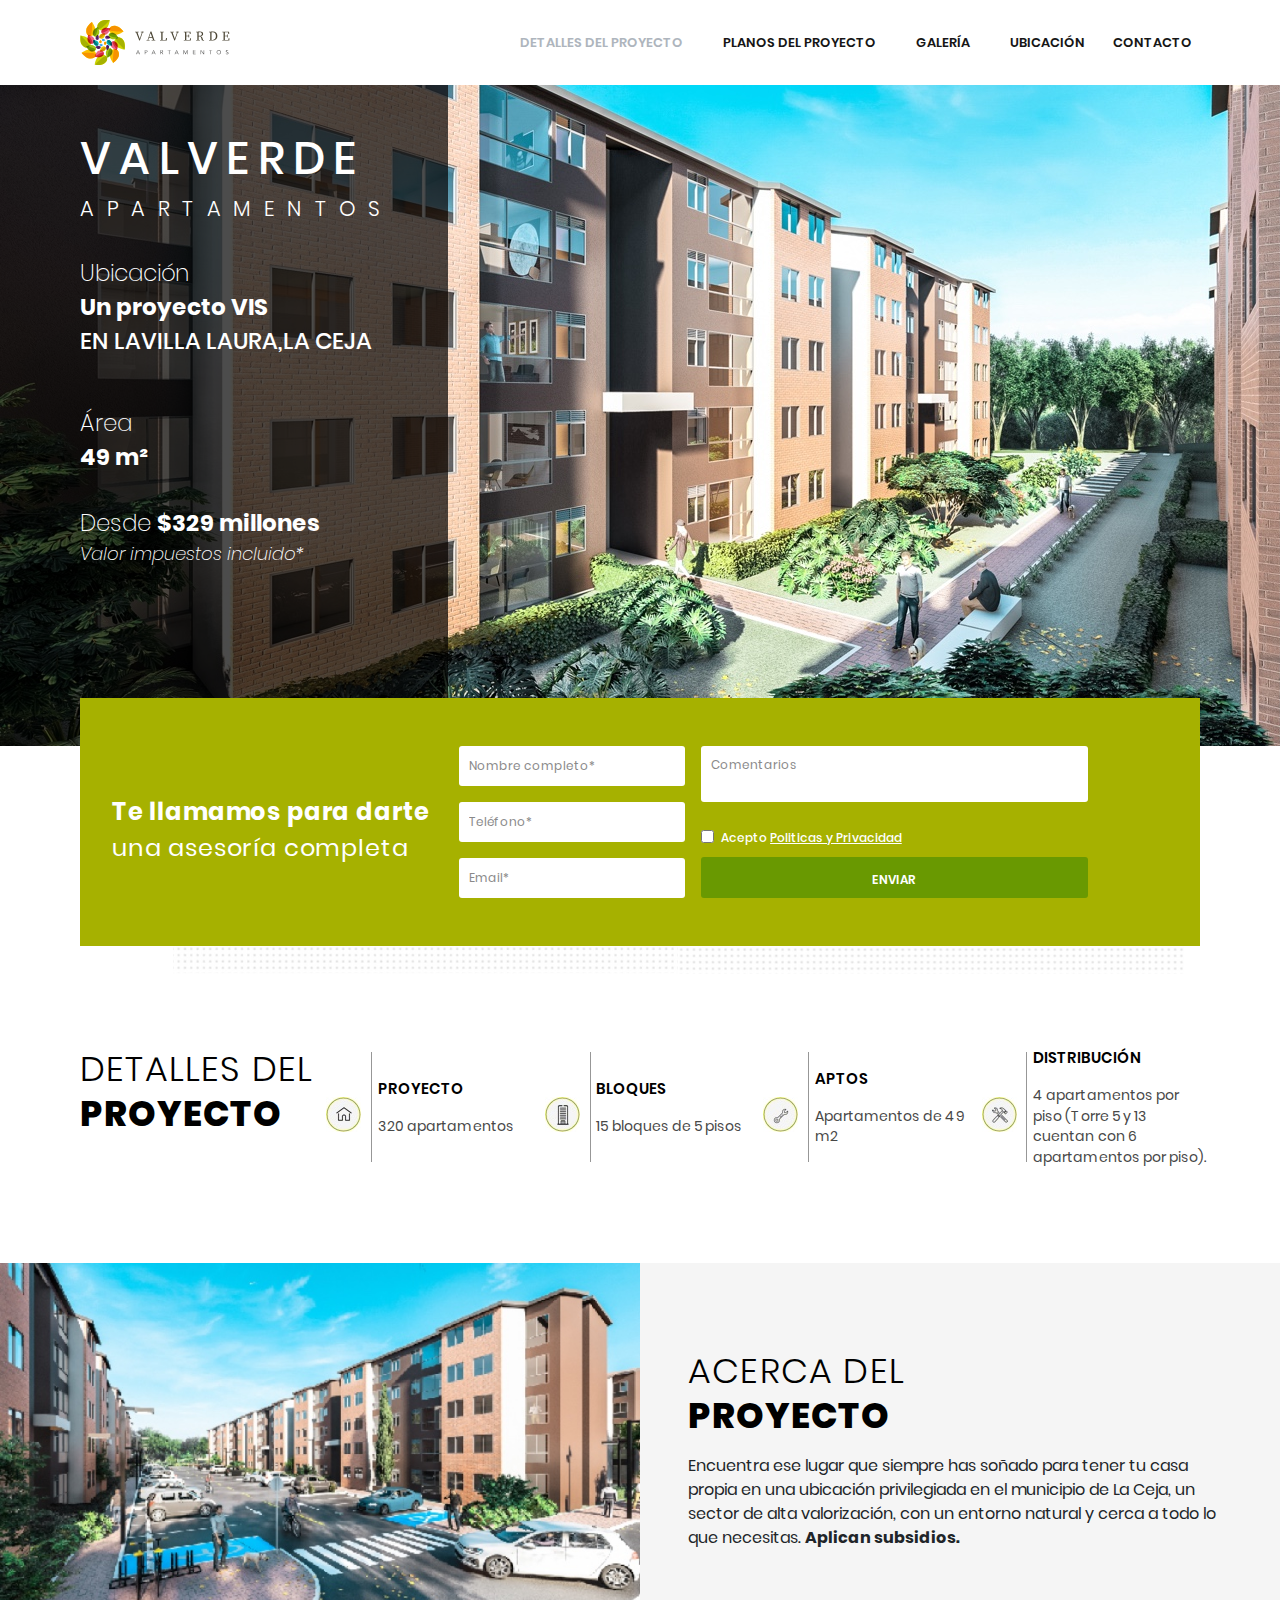
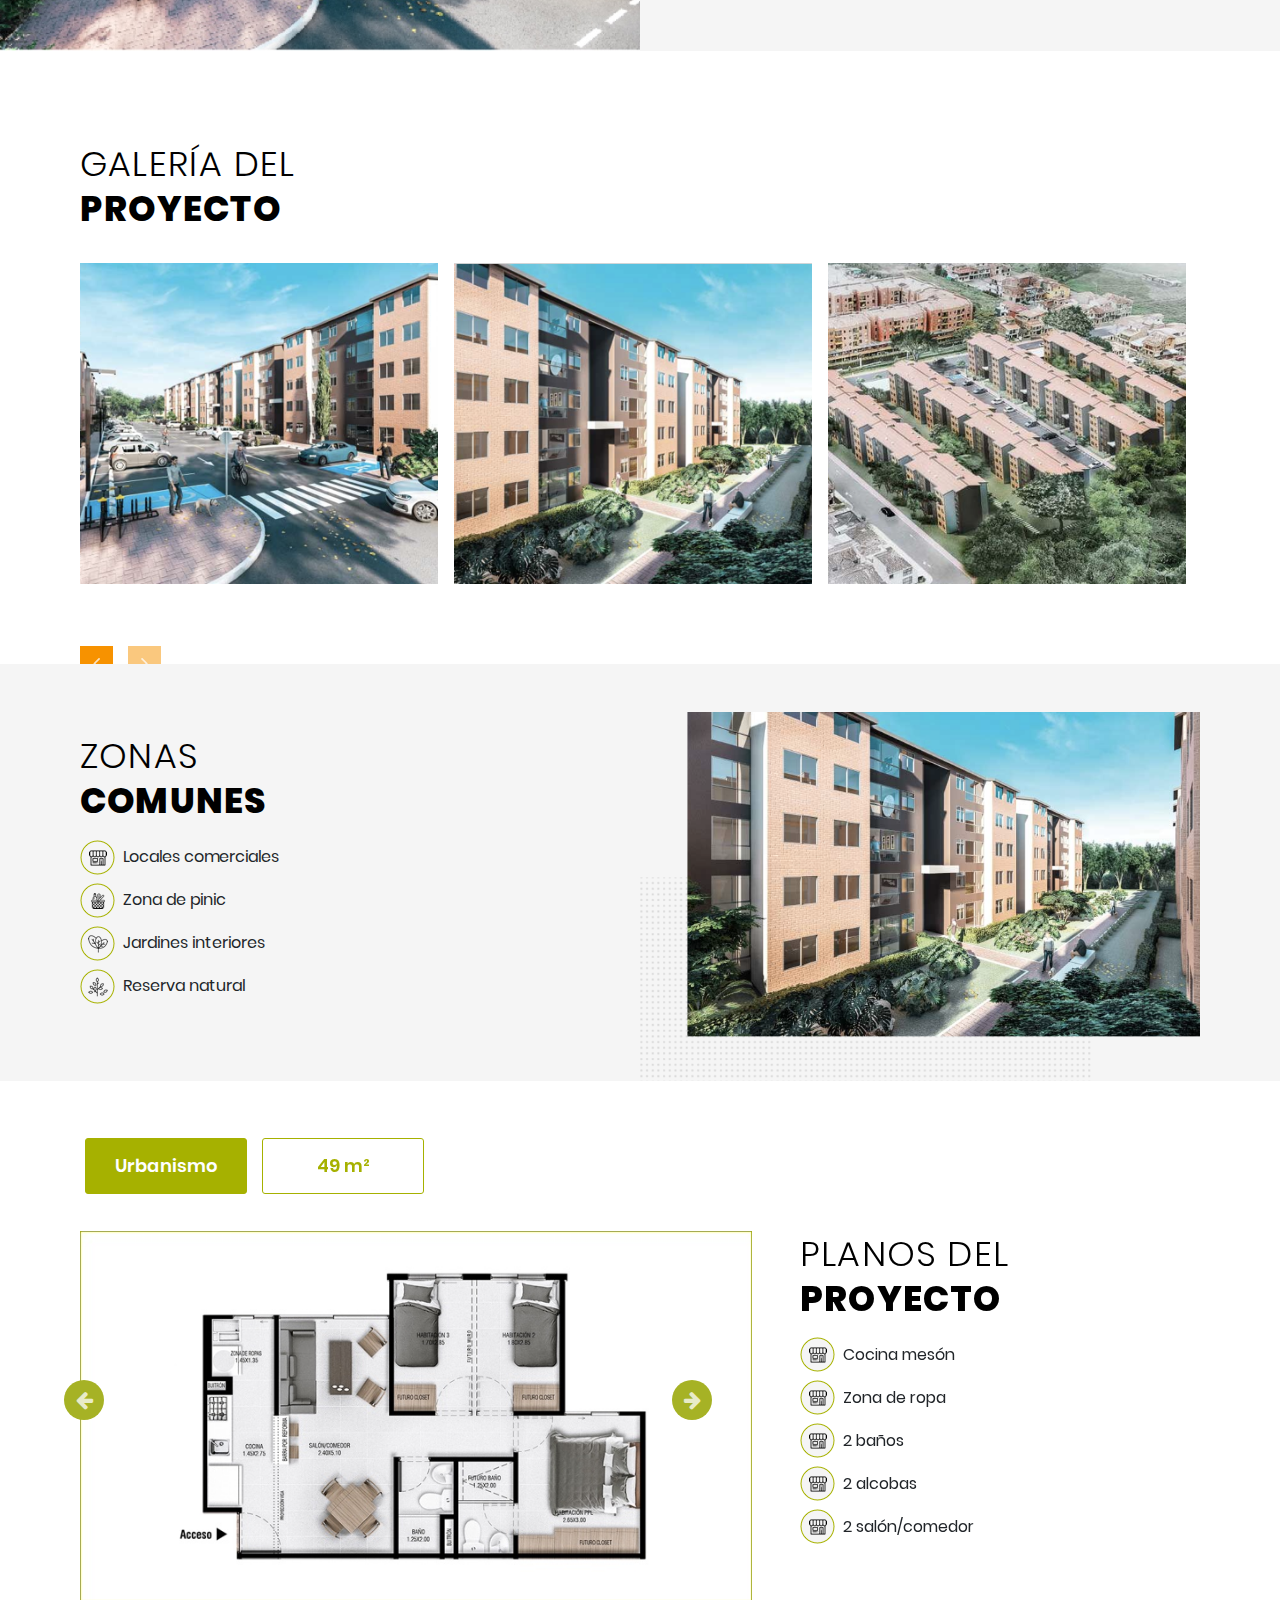
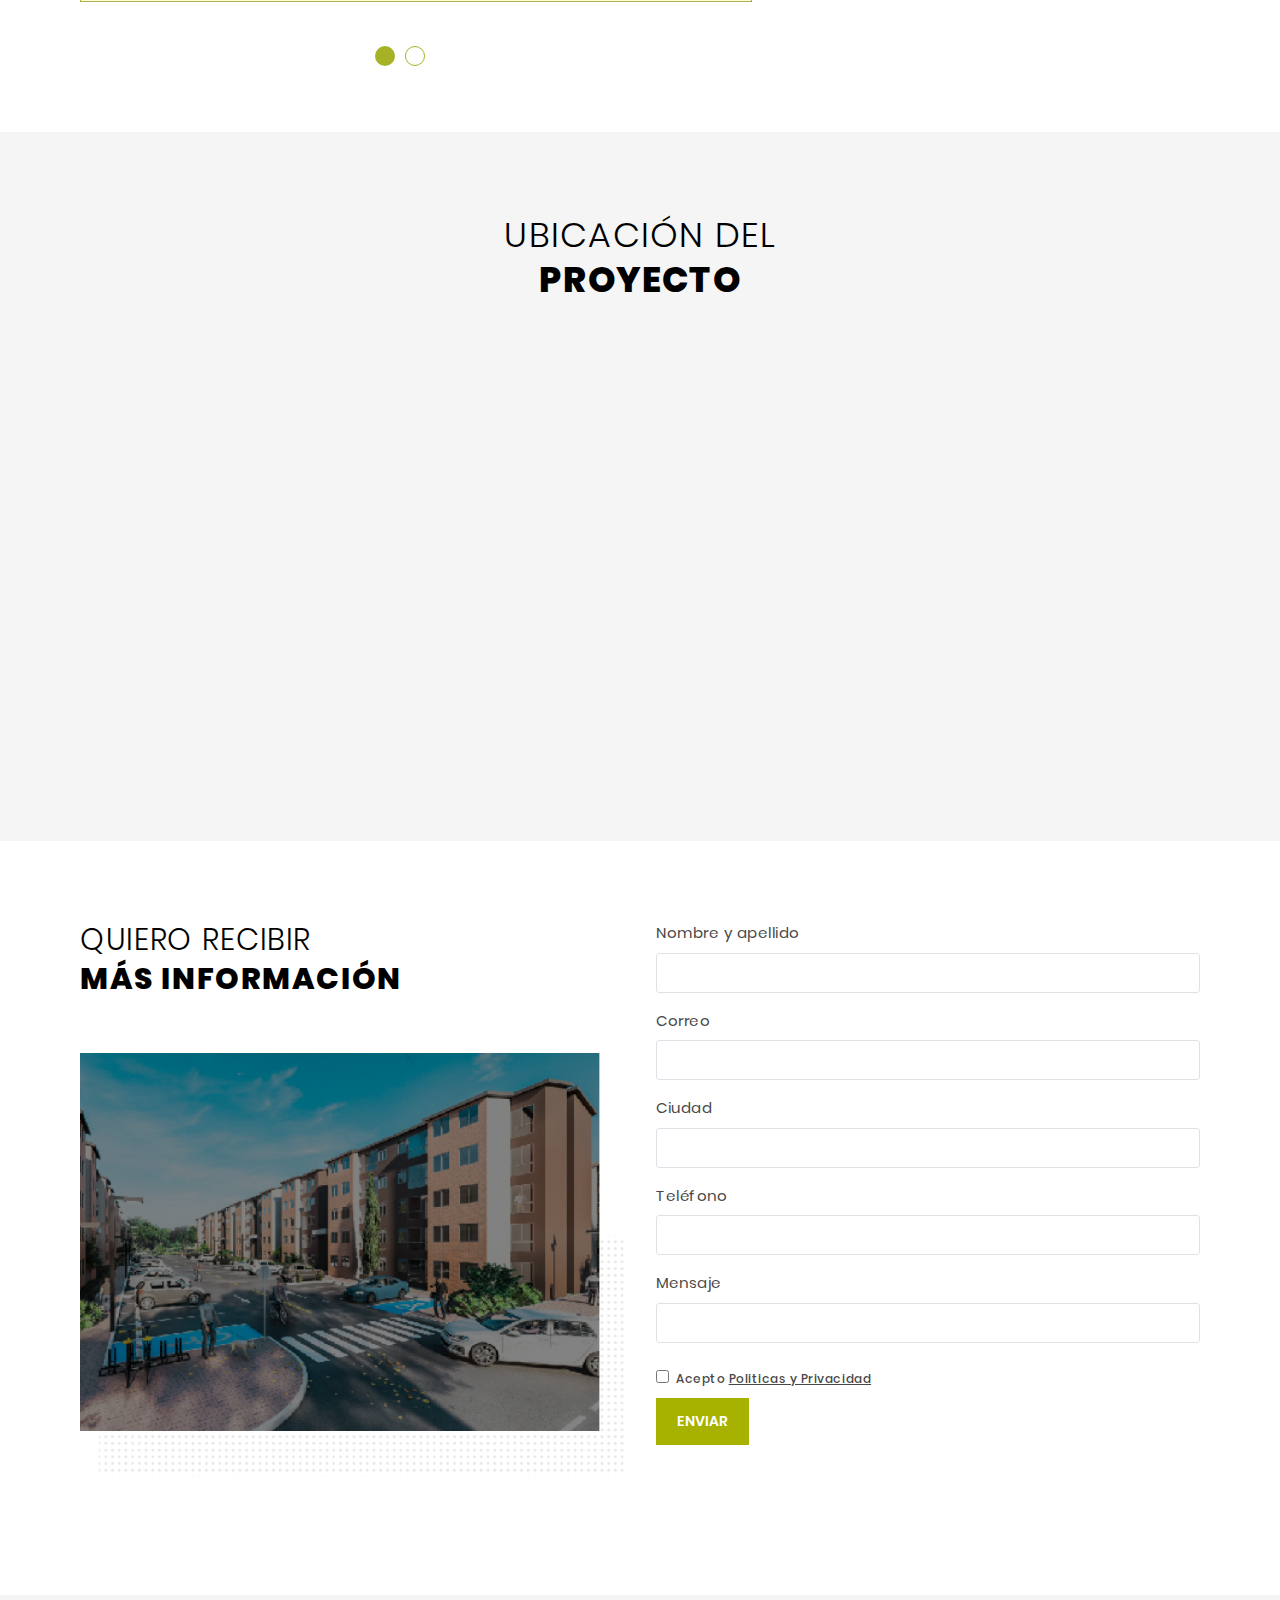
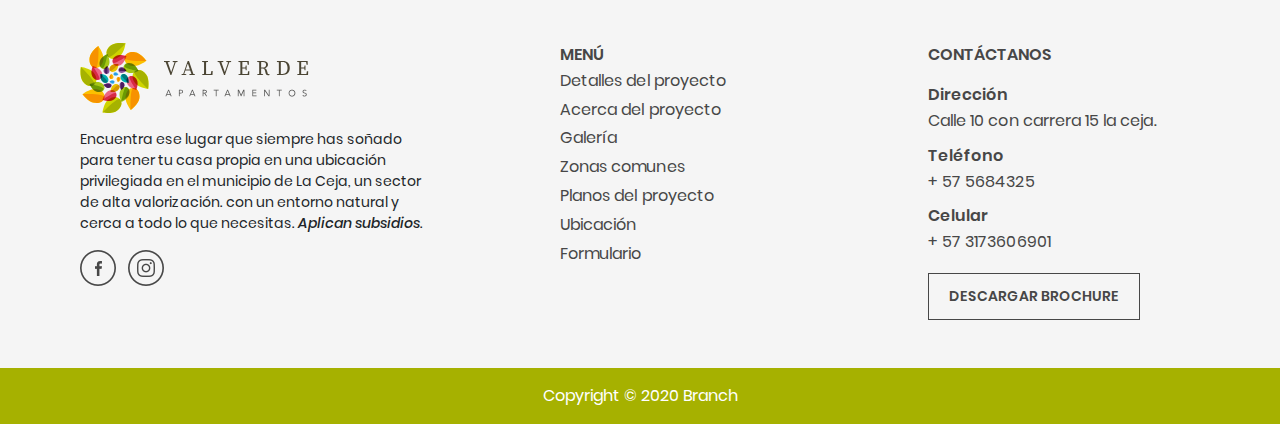
==== index.html @ 4c25aedb "Add home" ====
<!DOCTYPE html>
<html lang="en">
<head>
  <meta charset="UTF-8">
  <title>Valverde</title>

  <!-- Behavioral Meta Data -->
	<meta content='width=device-width, initial-scale=1, user-scalable=no' name='viewport'>
	<meta http-equiv="X-UA-Compatible" content="ie=edge">
	<meta name="theme-color" content="#24272c">
	
	<!-- Google Meta Data -->
	<meta name='description', content=''>
	<meta name='keywords', content=''>
	<meta name="robots" content="index, follow">

	<!-- Blog Meta Data -->
	<meta name="dc.language" content="es">
	<meta name="dc.source" content="">
	<meta itemprop="url" content="">

	<!-- Twitter Card Meta Data -->
	<meta content='summary' name='twitter:card'>
	<meta content='' name='twitter:site'>
	<meta content='' name='twitter:title'>
	<meta content='' name='twitter:description'>

	<!-- Open Graph Meta Data -->
	<meta content='website' property='og:type'>
	<meta content='' property='og:image'>
	<meta property="og:site_name" content="">
	<meta property="og:title" content="">
	<meta content='' property='og:description'>
	<meta property="og:type" content="">
	<meta property="og:image" content="">

  <!-- Links -->
  <link href="assets/css/bootstrap.min.css" rel="stylesheet">
  <link href="assets/css/slick.css" rel="stylesheet">
  <link href="assets/css/slick-theme.css" rel="stylesheet">
  <link href="assets/css/animation.css" rel="stylesheet">
  <link href="assets/css/animate.css" rel="stylesheet">
  <link href="assets/css/font-awesome.css" rel="stylesheet">
  <link href="assets/css/offcanvas.css" rel="stylesheet">
  <link href="assets/css/main.css" rel="stylesheet">
  <link href="assets/css/responsive.css" rel="stylesheet">
  <!-- <link rel="icon" type="image/png" sizes="32x32" href="assets/img/favicon-32x32.png"> -->
</head>
<body>

  <div class="padd_top">
    <header id="home">
        <nav class="navbar navbar-expand-lg fixed-top navbar-fixed-js">
          <div class="container-fluid">
            <div class="main-brand" >
              <a class="navbar-brand" href="index.html">
                  <img src="assets/img/logo-valverde.svg" alt="">
                </a>
              <button class="navbar-toggler p-2 border-0 hamburger hamburger--elastic ml-autos" data-toggle="offcanvas" type="button">
                <span class="hamburger-box">
                  <span class="hamburger-inner"></span>
                </span>
              </button>
            </div>
            <div class="navbar-collapse offcanvas-collapse">
              <ul class="navbar-nav ">
                <li class="nav-item active">
                  <a class="nav-link nav-link__mobile" href="#detalles-proyecto">Detalles del proyecto</a>
                </li>
                <li class=" nav-item">
                  <a class="nav-link nav-link__mobile" href="#planos-proyecto">
                    PLANOS DEL PROYECTO
                  </a>
                </li>
                <li class=" nav-item">
                  <a class="nav-link nav-link__mobile" href="#galeria-proyecto">
                    GALERÍA 
                  </a>
                </li>
                <li class=" nav-item">
                  <a class="nav-link nav-link__mobile" href="#ubicacion">
                    UBICACIÓN
                  </a>
                </li>
                <li class=" nav-item">
                  <a class="nav-link nav-link__mobile" href="#contacto">
                    contacto
                  </a>
                </li>
              
          
              </ul>
            </div>
          </div>
        </nav>
      </header>
      <div class="main-banner" id="home">
        <div class="main-banner__content">
          <div class="main-banner__item">
            <div class="mask mask-light">
              <div class="main-banner__text">
                <div class="main-banner__title">
                  <h1 class="">VALVERDE</h1>
                  <span>APARTAMENTOS</span>
                </div> 
                <div class="main-banner__dates">
                  <span>Ubicación</span>
                  <strong>Un proyecto VIS </strong>
                  <p>EN LAVILLA LAURA,LA CEJA</p>
                </div> 
                <div class="main-banner__dates">
                  <span>Área</span>
                  <strong>49 m² </strong>
                </div> 
                <div class="main-banner__dates">
                  <span>Desde <strong>$329 millones</strong>
                  </span>
                  <span class="main-banner__value">Valor impuestos incluido*</span>
                </div>
              </div>
            </div>
            <div class="main-banner__img">
              <img src="assets/img/banner.jpg">
            </div>
          </div>
        </div>
      </div>
      <div class="main-oneform">
        <img class="mask__form" src="assets/img/maks.jpg" alt="">
        <div class="container-fluid">
          <div class="main-oneform__content">
            <div class="main-oneform__item">
              <p class="main-oneform__title">Te llamamos para darte <br>
                  <span>una asesoría completa</span>
                </p>
            </div>
            <div class="main-oneform__item">
              <form action="">
                <div class="main-form__item">
                  <div class="form-group">
                    <input class="form-control" id="formGroupExampleInput" placeholder="Nombre completo*" type="text">
                  </div>
                  <div class="form-group">
                    <input class="form-control" id="formGroupExampleInput" placeholder="Teléfono*" type="tel">
                  </div>
                  <div class="form-group">
                    <input class="form-control" id="formGroupExampleInput2" placeholder="Email*" type="email">
                  </div>
                </div>
                <div class="main-form__item">
                  <div class="form-group">
                    <textarea name="" placeholder="Comentarios" id="" cols="30" rows="10"></textarea>
                  </div>
                  <div class="form-group form-check mb-2">
                      <input class="form-check-input" type="checkbox">
                      <label class="form-check-label font-general main-oneform__text">
                        Acepto
                        <a href="assets/pdf/MANUAL_DE_POLITICAS_PROMOTORA.pdf" target="blank">Politicas y Privacidad</a>
                      </label>
                    </div>
                  <div class="main-contact__btnbox">
                    <a class="btn_custom btn--small btn--filled" href="#">
                      Enviar
                    </a>
                  </div>
                </div>
              </form>
            </div>
          </div>
        </div>
    
      </div>
      <section id="detalles-proyecto" class="main-details">
        <div class="container-fluid">
          <div class="main-details__content">
            <div class="main-details__item">
              <div class="main-title__general">
                <p>
                  detalles del <br>
                  <strong>proyecto</strong>
                </p>
              </div>
            </div>
            <div class="main-details__item">
              <div class="main-details__box">
                <div class="main-details__icon">
                  <img src="assets/img/icon1.jpg" alt="">
                </div>
                <div class="main-details__boxtext">
                  <div class="main-details__title">
                    <p class="font-general">proyecto</p>
                  </div>
                  <div class="main-details__description">
                    <p class="font-general">320 apartamentos</p>
                  </div>
                </div>
              </div>
              <div class="main-details__box">
                <div class="main-details__icon">
                  <img src="assets/img/icon2.jpg" alt="">
                </div>
                <div class="main-details__boxtext">
                  <div class="main-details__title">
                    <p class="font-general">Bloques</p>
                  </div>
                  <div class="main-details__description">
                    <p class="font-general">15 bloques de 5 pisos</p>
                  </div>
                </div>
              </div>
              <div class="main-details__box">
                <div class="main-details__icon">
                  <img src="assets/img/icon3.jpg" alt="">
                </div>
                <div class="main-details__boxtext">
                  <div class="main-details__title">
                    <p class="font-general">Aptos</p>
                  </div>
                  <div class="main-details__description">
                    <p class="font-general">Apartamentos de 49 m2</p>
                  </div>
                </div>
              </div>
              <div class="main-details__box">
                  <div class="main-details__icon">
                    <img src="assets/img/icon4.jpg" alt="">
                  </div>
                  <div class="main-details__boxtext">
                    <div class="main-details__title">
                      <p class="font-general">Distribución</p>
                    </div>
                    <div class="main-details__description">
                      <p class="font-general">4 apartamentos por piso (Torre 5 y 13 cuentan con 6 apartamentos por piso).</p>
                    </div>
                  </div>
                </div>
            </div>
          </div>
        </div>
      </section>
      <section class="main-about">
        <div class="main-about__content">
          <div class="main-about__item">
            <div class="main-about__img">
              <img src="assets/img/about.jpg" alt="">
            </div>
          </div>
          <div class="main-about__item">
            <div class="main-title__general">
              <p>
                acerca del <br>
                <strong>proyecto</strong>
              </p>
            </div>
            <div class="main-desription__general">
              <p>Encuentra ese lugar que siempre has soñado para tener tu casa propia en una ubicación privilegiada en el municipio de La Ceja, un sector de alta valorización, con un entorno natural y cerca a todo lo que necesitas. <strong>Aplican subsidios.</strong></p>
            </div>
          </div>
        </div>
      </section>
      <section id="galeria-proyecto" class="main-gallery">
        <div class="container-fluid">
          <div class="main-title__general">
            <p>
                Galería del <br>
              <strong>proyecto</strong>
            </p>
          </div>
          <div class="main-gallery__content">
            <div class="main-gallery__item">
              <div class="main-gallery__img">
                <img src="assets/img/gallery1.png" alt="">
              </div>
            </div>
            <div class="main-gallery__item">
              <div class="main-gallery__img">
                <img src="assets/img/gallery2.png" alt="">
              </div>
            </div>
            <div class="main-gallery__item">
              <div class="main-gallery__img">
                <img src="assets/img/gallery3.png" alt="">
              </div>
            </div>
            <div class="main-gallery__item">
              <div class="main-gallery__img">
                <img src="assets/img/gallery1.png" alt="">
              </div>
            </div>
    
          </div>
        </div>
      </section>
    
      <section class="main-zone">
        <div class="container-fluid">
          <div class="main-zone__content">
            <div class="main-zone__item">
              <div class="main-title__general">
                <p>
                    zonas <br>
                  <strong>comunes</strong>
                </p>
              </div>
              <div class="main-zone__list">
                <div class="main-zone__listimg">
                  <img src="assets/img/Zonas/icon.png" alt="">
                </div>
                <div class="main-zone__description">
                  <p>Locales comerciales</p>
                </div>
              </div>
              <div class="main-zone__list">
                <div class="main-zone__listimg">
                  <img src="assets/img/Zonas/icon-2.png" alt="">
                </div>
                <div class="main-zone__description">
                  <p>Zona de pinic</p>
                </div>
              </div>
              <div class="main-zone__list">
                <div class="main-zone__listimg">
                  <img src="assets/img/Zonas/icon-3.png" alt="">
                </div>
                <div class="main-zone__description">
                  <p>Jardines interiores</p>
                </div>
              </div>
              <div class="main-zone__list">
                <div class="main-zone__listimg">
                  <img src="assets/img/Zonas/icon-4.png" alt="">
                </div>
                <div class="main-zone__description">
                  <p>Reserva natural</p>
                </div>
              </div>
    
            </div>
            <div class="main-zone__item">
              <div class="main-zone__img">
                <img src="assets/img/Zonas/image.png" alt="">
              </div>
            </div>
          </div>
        </div>
      </section>
      <section id="planos-proyecto" class="main-maps">
        <div class="container-fluid">
          <div class="main">
            <div class="slider slider-for">
              <div><h3></h3></div>
              <div><h3></h3></div>
            </div>
            <div class="slider slider-nav">
              <div class="main-slidernav__boxcontent">
                <div class="main-slidernav__content">
                  <div class="main-slidernav__item">
                    <div class="main-slidernav__img">
                      <img src="assets/img/Planos/planos-1.jpg" alt="">
                    </div>
                  </div>
                  <div class="main-slidernav__item">
                      <div class="main-title__general">
                        <p>
                            Planos del<br>
                          <strong>proyecto</strong>
                        </p>
                      </div>
                      <div class="main-zone__list">
                        <div class="main-zone__listimg">
                          <img src="assets/img/Zonas/icon.png" alt="">
                        </div>
                        <div class="main-zone__description">
                          <p>Cocina mesón</p>
                        </div>
                      </div>
                      <div class="main-zone__list">
                        <div class="main-zone__listimg">
                          <img src="assets/img/Zonas/icon.png" alt="">
                        </div>
                        <div class="main-zone__description">
                          <p>Zona de ropa</p>
                        </div>
                      </div>
                      <div class="main-zone__list">
                        <div class="main-zone__listimg">
                          <img src="assets/img/Zonas/icon.png" alt="">
                        </div>
                        <div class="main-zone__description">
                          <p>2 baños</p>
                        </div>
                      </div>
                      <div class="main-zone__list">
                        <div class="main-zone__listimg">
                          <img src="assets/img/Zonas/icon.png" alt="">
                        </div>
                        <div class="main-zone__description">
                          <p>2 alcobas</p>
                        </div>
                      </div>
                      <div class="main-zone__list">
                        <div class="main-zone__listimg">
                          <img src="assets/img/Zonas/icon.png" alt="">
                        </div>
                        <div class="main-zone__description">
                          <p>2 salón/comedor</p>
                        </div>
                      </div>
                  </div>
                </div>
              </div>
              <div class="main-slidernav__boxcontent">
                <div class="main-slidernav__content">
                    <div class="main-slidernav__item">
                      <div class="main-slidernav__img">
                        <img src="assets/img/Planos/planos-1.jpg" alt="">
                      </div>
                    </div>
                    <div class="main-slidernav__item">
                        <div class="main-title__general">
                          <p>
                              Planos del<br>
                            <strong>proyecto</strong>
                          </p>
                        </div>
                        <div class="main-zone__list">
                          <div class="main-zone__listimg">
                            <img src="assets/img/Zonas/icon.png" alt="">
                          </div>
                          <div class="main-zone__description">
                            <p>Cocina mesón</p>
                          </div>
                        </div>
                        <div class="main-zone__list">
                          <div class="main-zone__listimg">
                            <img src="assets/img/Zonas/icon.png" alt="">
                          </div>
                          <div class="main-zone__description">
                            <p>Zona de ropa</p>
                          </div>
                        </div>
                        <div class="main-zone__list">
                          <div class="main-zone__listimg">
                            <img src="assets/img/Zonas/icon.png" alt="">
                          </div>
                          <div class="main-zone__description">
                            <p>2 baños</p>
                          </div>
                        </div>
                        <div class="main-zone__list">
                          <div class="main-zone__listimg">
                            <img src="assets/img/Zonas/icon.png" alt="">
                          </div>
                          <div class="main-zone__description">
                            <p>2 alcobas</p>
                          </div>
                        </div>
                        <div class="main-zone__list">
                          <div class="main-zone__listimg">
                            <img src="assets/img/Zonas/icon.png" alt="">
                          </div>
                          <div class="main-zone__description">
                            <p>2 salón/comedor</p>
                          </div>
                        </div>
                    </div>
                </div>
              </div>
            
            </div>
          </div>
        </div>
      </section>
    
      <section id="ubicacion" class='main-location' id='ubicacion'>
        <div class="container-fluid">
          <div class="main-title__general main-title__general--center">
            <p>
                Ubicación del  <br>
              <strong>Proyecto</strong>
            </p>
          </div>
          <div class='main-location__map'>
            <iframe src="https://www.google.com/maps/embed?pb=!1m18!1m12!1m3!1d3967.8006471480367!2d-75.43130008521364!3d6.0220825304596985!2m3!1f0!2f0!3f0!3m2!1i1024!2i768!4f13.1!3m3!1m2!1s0x8e4697e4e71b5859%3A0x70f68251cd4c4e65!2sValverde%20apartamentos!5e0!3m2!1ses-419!2sve!4v1591042623500!5m2!1ses-419!2sve" width="100%" height="420" frameborder="0" style="border:0;" allowfullscreen="" aria-hidden="false" tabindex="0"></iframe>
          </div>
        </div>
      </section>
    
      <section id="contacto" class="main-twoform">
        <div class="container-fluid">
          <div class="main-twoform__content">
            <div class="main-twoform__item">
              <div class="main-title__general main-title__general--small">
                <p>
                    Quiero recibir  <br>
                  <strong>más información</strong>
                </p>
              </div>
              <div class="main-twoform__img">
                <img src="assets/img/form.png" alt="">
              </div>
            </div>
            <div class="main-twoform__item">
              <form action="">
                <div class="form-group">
                  <label for="">Nombre y apellido</label>
                  <input class="form-control" id="formGroupExampleInput" placeholder="" type="text">
                </div>
    
                <div class="form-group">
                  <label for="">Correo</label>
                  <input class="form-control" id="formGroupExampleInput2" placeholder="" type="email">
                </div>
                <div class="form-group">
                  <label for="">Ciudad</label>
                  <input class="form-control" id="formGroupExampleInput2" placeholder="" type="text">
                </div>
                <div class="form-group">
                    <label for="">Teléfono</label>
                    <input class="form-control" id="formGroupExampleInput2" placeholder="" type="tel">
                  </div>
                <div class="form-group">
                  <label for="">Mensaje</label>
                  <textarea name="" placeholder="" id="" cols="30" rows="10"></textarea>
                </div>
                <div class="form-group form-check mb-2">
                  <input class="form-check-input" type="checkbox">
                  <label class="form-check-label font-general main-oneform__text main-oneform__textDark ">
                    Acepto
                    <a href="assets/pdf/MANUAL_DE_POLITICAS_PROMOTORA.pdf" target="blank">Politicas y Privacidad</a>
                  </label>
                </div>
          
                <div class="main-contact__btnbox">
                  <a class="btn_custom btn--medium btn--filledLight" href="#">
                      Enviar
                  </a>
                </div>
              </form>
            </div>
          </div>
        </div>
      </section>
      <footer>
        <div class="container-fluid">
          <div class="main-footer__content">
            <div class="main-footer__item">
              <div class="main-footer__img">
                <img src="assets/img/logo-valverde.svg" alt="">
              </div>
              <div class="main-footer__description">
                <p>Encuentra ese lugar que siempre has soñado para tener tu casa propia en una ubicación privilegiada en el municipio de La Ceja, un sector de alta valorización. con un entorno natural y cerca a todo lo que necesitas. <strong>Aplican subsidios</strong>.
                  </p>
              </div>
              <div class="main-footer__icon">
                <a  target="_blank" href="#">
                  <img src="assets/img/fb.png" alt="">
                </a>
                <a  target="_blank" href="#">
                  <img src="assets/img/instagram.png" alt="">
                </a>
              </div>
            </div>
            <div class="main-footer__item">
              <ul class='menu'>
                <li class='menu-title'>MENÚ</li>
                <li>
                  <a class='scroll-link' href='#sabaneta'>Detalles del proyecto</a>
                </li>
                <li>
                  <a class='scroll-link' href='#ciudadela'>Acerca del proyecto</a>
                </li>
                <li>
                  <a class='scroll-link' href='#video'>Galería</a>
                </li>
                <li>
                  <a class='scroll-link' href='#proyectos'>Zonas comunes</a>
                </li>
                <li>
                  <a class='scroll-link' href='#proyectos'>Planos del proyecto</a>
                </li>
                <li>
                  <a class='scroll-link' href='#ubicacion'>Ubicación</a>
                </li>
                <li>
                  <a class='scroll-link' href='#contacto'>Formulario</a>
                </li>
              </ul>
            </div>
    
            <div class="main-footer__item">
              <ul class='menu'>
                <li class='menu-title'>Contáctanos</li>
              </ul>
              <dl>
                <dt>Dirección</dt>
                <dd><a target="_blank" href=""> Calle 10 con carrera 15 la ceja.</a></dd>
                <dt>Teléfono</dt>
                <dd>
                  <a target="_blank" href='tel:575684325'>+ 57 5684325</a>
                </dd>
                <dt>Celular</dt>
                <dd>
                  <a target="_blank" href='tel:573148775701'>+ 57 3173606901</a>
                </dd>
              </dl>
              <a class='btn_custom btn--medium btn--filledTransparent' target="_blank" href=''>Descargar Brochure</a>
            </div>
          </div>
        </div>
        <div class="main-footer__copy">
          <a target="_blank" href="">Copyright © 2020 Branch</a>
        </div>
      </footer>
  </div>
  <script src="assets/js/jquery.min.js"></script>
  <script src="assets/js/bootstrap.min.js"></script>
  <script src="assets/js/slick.min.js"></script>
  <script src="assets/js/setting-slick.js"></script>
  <script src="assets/js/main.js"></script>
</body>
</html>
---- assets/css/offcanvas.css ----
@media (max-width: 991px) {
  .offcanvas-collapse {
    position: fixed;
    top: 80px;
    /* Height of navbar */
    bottom: 0;
    left: 100%;
    width: 100%;
    padding-right: 1rem;
    padding-left: 1rem;
    overflow-y: auto;
    visibility: hidden;
    background-color: #fff;
    transition-timing-function: ease-in-out;
    transition-duration: .3s;
    transition-property: left, visibility;
    padding-top: 25px;
  }

  .offcanvas-collapse.open {
    left: 0;
    visibility: visible;
  }
}

.nav-scroller {
  position: relative;
  z-index: 2;
  height: 2.75rem;
  overflow-y: hidden;
}

.nav-scroller .nav {
  display: -ms-flexbox;
  display: flex;
  -ms-flex-wrap: nowrap;
  flex-wrap: nowrap;
  padding-bottom: 1rem;
  margin-top: -1px;
  overflow-x: auto;
  color: rgba(255, 255, 255, 0.75);
  text-align: center;
  white-space: nowrap;
  -webkit-overflow-scrolling: touch;
}

.nav-underline .nav-link {
  padding-top: .75rem;
  padding-bottom: .75rem;
  font-size: .875rem;
  color: #6c757d;
}

.nav-underline .nav-link:hover {
  color: #007bff;
}

.nav-underline .active {
  font-weight: 500;
  color: #343a40;
}

.text-white-50 {
  color: rgba(255, 255, 255, 0.5);
}

.bg-purple {
  background-color: #6f42c1;
}

.lh-100 {
  line-height: 1;
}

.lh-125 {
  line-height: 1.25;
}

.lh-150 {
  line-height: 1.5;
}

.hamburger-box {
  width: 40px;
  height: 24px;
  display: inline-block;
  position: relative;
}
.hamburger-box:focus{
  outline: none;
}

.hamburger-inner {
  display: block;
  top: 50%;
  margin-top: -2px;
}

.hamburger-inner.js-hamburger {
  background-color: #a6b100;
}

.hamburger-inner.js-hamburger:before {
  background-color: #a6b100;
}

.hamburger-inner.js-hamburger::after {
  background-color: #a6b100;
}

.hamburger-inner,
.hamburger-inner::before,
.hamburger-inner::after {
  width: 35px;
  height: 3px;
  background-color: #a6b100;
  border-radius: 3px;
  position: absolute;
  transition-property: transform;
  transition-duration: 0.15s;
  transition-timing-function: ease;
}

.hamburger-inner::before,
.hamburger-inner::after {
  content: "";
  display: block;
}

.hamburger-inner::before {
  top: -10px;
}

.hamburger-inner::after {
  bottom: -10px;
}

.hamburger--elastic .hamburger-inner {
  top: 6px;
  transition-duration: 0.275s;
  transition-timing-function: cubic-bezier(0.68, -0.55, 0.265, 1.55);
}

.hamburger--elastic .hamburger-inner::before {
  top: 10px;
  transition: opacity 0.125s 0.275s ease;
}

.hamburger--elastic .hamburger-inner::after {
  top: 20px;
  transition: transform 0.275s cubic-bezier(0.68, -0.55, 0.265, 1.55);
}

.hamburger--elastic.is-active .hamburger-inner {
  transform: translate3d(0, 10px, 0) rotate(135deg);
  transition-delay: 0.075s;
}

.hamburger--elastic.is-active .hamburger-inner::before {
  transition-delay: 0s;
  opacity: 0;
}

.hamburger--elastic.is-active .hamburger-inner::after {
  transform: translate3d(0, -20px, 0) rotate(-270deg);
  transition-delay: 0.075s;
}
---- assets/css/main.css ----
@font-face {
  font-family: 'Poppins';
  src: url('../fonts/Poppins-ExtraLightItalic.woff2') format('woff2'),
      url('../fonts/Poppins-ExtraLightItalic.woff') format('woff');
  font-weight: 200;
  font-style: italic;
}

@font-face {
  font-family: 'Poppins';
  src: url('../fonts/Poppins-Light.woff2') format('woff2'),
      url('../fonts/Poppins-Light.woff') format('woff');
  font-weight: 300;
  font-style: normal;
}

@font-face {
  font-family: 'Poppins';
  src: url('../fonts/Poppins-Thin.woff2') format('woff2'),
      url('../fonts/Poppins-Thin.woff') format('woff');
  font-weight: 100;
  font-style: normal;
}

@font-face {
  font-family: 'Poppins';
  src: url('../fonts/Poppins-SemiBoldItalic.woff2') format('woff2'),
      url('../fonts/Poppins-SemiBoldItalic.woff') format('woff');
  font-weight: 600;
  font-style: italic;
}

@font-face {
  font-family: 'Poppins';
  src: url('../fonts/Poppins-Regular.woff2') format('woff2'),
      url('../fonts/Poppins-Regular.woff') format('woff');
  font-weight: normal;
  font-style: normal;
}

@font-face {
  font-family: 'Poppins';
  src: url('../fonts/Poppins-Black.woff2') format('woff2'),
      url('../fonts/Poppins-Black.woff') format('woff');
  font-weight: 900;
  font-style: normal;
}

@font-face {
  font-family: 'Poppins';
  src: url('../fonts/Poppins-Italic.woff2') format('woff2'),
      url('../fonts/Poppins-Italic.woff') format('woff');
  font-weight: normal;
  font-style: italic;
}

@font-face {
  font-family: 'Poppins';
  src: url('../fonts/Poppins-SemiBold.woff2') format('woff2'),
      url('../fonts/Poppins-SemiBold.woff') format('woff');
  font-weight: 600;
  font-style: normal;
}

@font-face {
  font-family: 'Poppins';
  src: url('../fonts/Poppins-ExtraLight.woff2') format('woff2'),
      url('../fonts/Poppins-ExtraLight.woff') format('woff');
  font-weight: 200;
  font-style: normal;
}

@font-face {
  font-family: 'Poppins';
  src: url('../fonts/Poppins-BlackItalic.woff2') format('woff2'),
      url('../fonts/Poppins-BlackItalic.woff') format('woff');
  font-weight: 900;
  font-style: italic;
}

@font-face {
  font-family: 'Poppins';
  src: url('../fonts/Poppins-BoldItalic.woff2') format('woff2'),
      url('../fonts/Poppins-BoldItalic.woff') format('woff');
  font-weight: bold;
  font-style: italic;
}

@font-face {
  font-family: 'Poppins';
  src: url('../fonts/Poppins-ExtraBold.woff2') format('woff2'),
      url('../fonts/Poppins-ExtraBold.woff') format('woff');
  font-weight: 800;
  font-style: normal;
}

@font-face {
  font-family: 'Poppins';
  src: url('../fonts/Poppins-ThinItalic.woff2') format('woff2'),
      url('../fonts/Poppins-ThinItalic.woff') format('woff');
  font-weight: 100;
  font-style: italic;
}

@font-face {
  font-family: 'Poppins';
  src: url('../fonts/Poppins-LightItalic.woff2') format('woff2'),
      url('../fonts/Poppins-LightItalic.woff') format('woff');
  font-weight: 300;
  font-style: italic;
}

@font-face {
  font-family: 'Poppins';
  src: url('../fonts/Poppins-Medium.woff2') format('woff2'),
      url('../fonts/Poppins-Medium.woff') format('woff');
  font-weight: 500;
  font-style: normal;
}

@font-face {
  font-family: 'Poppins';
  src: url('../fonts/Poppins-ExtraBoldItalic.woff2') format('woff2'),
      url('../fonts/Poppins-ExtraBoldItalic.woff') format('woff');
  font-weight: 800;
  font-style: italic;
}

@font-face {
  font-family: 'Poppins';
  src: url('../fonts/Poppins-Bold.woff2') format('woff2'),
      url('../fonts/Poppins-Bold.woff') format('woff');
  font-weight: bold;
  font-style: normal;
}

@font-face {
  font-family: 'Poppins';
  src: url('../fonts/Poppins-ExtraBoldItalic.woff2') format('woff2'),
      url('../fonts/Poppins-ExtraBoldItalic.woff') format('woff');
  font-weight: 800;
  font-style: italic;
}

@font-face {
  font-family: 'Poppins';
  src: url('../fonts/Poppins-MediumItalic.woff2') format('woff2'),
      url('../fonts/Poppins-MediumItalic.woff') format('woff');
  font-weight: 500;
  font-style: italic;
}

html{
  scroll-behavior: smooth;
}
html,
body {
  overflow-x: hidden;
}

body {
  padding-top: 56px;
  font-family: 'Poppins', sans-serif;
}

body {
  overflow-x: hidden;
}
.container-fluid{
  padding: 0 5rem;
}
section {
  padding: 10px 0 80px 0;
  position: relative;
}
.padd_top{
  padding-top: 85px;
}

/****** SCROLL *****/

::-webkit-scrollbar {
  width: 8px;
  height: 8px;
  background-color: #fff !important;
}

::-webkit-scrollbar-thumb {
  border-radius: 5px;
  background: #9E9E9E;
}

/****** BTNS *****/
.btn_custom {
  display: inline-block;
  width: auto;
  margin: 0;
  font-size: 14px;
  /*line-height: 1.5em;*/
  letter-spacing: 0;
  font-weight: 600;
  outline: 0;
  -webkit-box-sizing: border-box;
  box-sizing: border-box;
  border-radius: 0px;
  -webkit-transition: color .2s ease-in-out, background-color .2s ease-in-out, border-color .2s ease-in-out;
  -o-transition: color .2s ease-in-out, background-color .2s ease-in-out, border-color .2s ease-in-out;
  transition: color .2s ease-in-out, background-color .2s ease-in-out, border-color .2s ease-in-out;
  padding: 13px 50px;
  cursor: pointer;
  text-transform: uppercase;
  font-family: 'Poppins';
}

.btn--small {
  min-width: 65px;
  font-size: 12px;
  height: 41px;
  border-radius: 3px;
  display: flex;
  justify-content: center;
}

.btn--medium {
  padding: 12px 20px 12px 20px;
  min-width: 85px;
  font-size: 14px;
}

.btn--large {
  padding: 12px 55px 12px 20px;
  min-width: 105px;
  font-size: 16px;
}

.btn--filled {
  color: #fff;
  background-color: #699901;
  border: 1px solid transparent;
  transition: 0.3s ease-in-out;
  text-decoration: none;
}

.btn--filled:hover {
  text-decoration: none;
  transition: 0.3s ease-in-out;
  color: #fff;
  border: 1px solid #fff;
  background-color: transparent;
}
.btn--filledLight {
  color: #fff;
  background-color: #a6b100;
  border: 1px solid transparent;
  transition: 0.3s ease-in-out;
  text-decoration: none;
}

.btn--filledLight:hover {
  text-decoration: none;
  transition: 0.3s ease-in-out;
  color: #a6b100;
  border: 1px solid #a6b100;
  background-color: transparent;
}

.btn--filledTransparent {
  color: #474747;
  background-color: transparent;
  border: 1px solid #474747;
  transition: 0.3s ease-in-out;
  text-decoration: none;
}

.btn--filledTransparent:hover {
  text-decoration: none;
  transition: 0.3s ease-in-out;
  color: #fff;
  border: 1px solid #a6b100;
  background-color: #a6b100;
}

.arrowsline{
  position: relative;
}
.arrowsline::before{
  left: auto;
  content: '';
  position: absolute;
  top: 17px;
  right: 18px;
  border-top: 2px solid #fff;
  border-right: 2px solid #fff;
  content: "";
  width: 14px;
  height: 14px;
  opacity: 1 !important;
  -webkit-transform: rotate(45deg) !important;
  -ms-transform: rotate(45deg);
  transform: rotate(45deg) !important;
  -webkit-transition: .7s cubic-bezier(.2, .96, .34, 1) !important;
  -o-transition: .7s cubic-bezier(.2, .96, .34, 1);
  transition: .7s cubic-bezier(.2, .96, .34, 1) !important;
}
.arrowsline::after{
  content: '';
  position: absolute;
  width: 20px;
  height: 2px;
  top: 50%;
  right: 1.1rem;
  -webkit-transform: translateY(-50%) scaleX(0);
  -ms-transform: translateY(-50%) scaleX(0);
  transform: translateY(-50%) scaleX(0);
  background: #fff;
  -webkit-transform: translateY(-50%) scaleX(1);
  -ms-transform: translateY(-50%) scaleX(1);
  transform: translateY(-50%) scaleX(1);
}

.main-general__description-p p{
	    font-family: Poppins;
    font-size: 14px;
    font-weight: normal;
    font-stretch: normal;
    font-style: normal;
    line-height: normal;
    letter-spacing: normal;
    color: #7a7a7a;
}


/****** NAVBAR *****/
.navbar {
  background-color: #fff;
  transition: 0.3s ease-in-out;
  padding: 0;
  display: flex;
  height: 85px;
}
.navbar.nav-huincha{
  height: 160px;
}

.navbar .content {
  width: 100%;
  padding: 20px;
  display: flex;
  justify-content: center;
  align-items: center;
}


.navbar.fixed {
  height: 85px;
  background-color: #fff;
  transition: 0.3s ease-in-out;
  box-shadow: 0 2px 10px 0 rgba(0, 0, 0, 0.21);
}

.nav-item {
  padding: 0 12px;
}



button:focus {
  outline: 5px auto transparent;
}

.img-round {
  border-radius: 5px;
}

.nav-link {
  color: #161616;
  transition: 0.3s ease-in-out;
  font-weight: 600;
  font-size: 13px;
  text-transform: uppercase;
  font-family: 'Poppins', sans-serif;
}

.nav-item.active .nav-link{
  color:#aeb5bd;
}
.nav-logo-center{
  width: 200px;
}

.nav-logo-center img{
  width: 100%;
  height: 100%;
}

.nav-link:hover {
  color: #aeb5bd !important;
}


.nav-link.fixed-color {
  color: #161616;
  transition: 0.3s ease-in-out;
}


.nav-link.fixed-color:hover {
  color: #aeb5bd;
}

.nav-link:hover {
  color: #fff;
}

.navbar-brand {
  color: #282727;
  font-size: 25px;
  width: 150px;
}

.navbar-brand:hover {
  color: #d9c8c0;
}

.navbar-brand img {
  width: 100%;
}
.nav-item:last-child{
  padding: 0;
}
.navbar-collapse {
  justify-content: flex-end;
}


/****** BANNER *****/
.main-banner {
  position: relative;
  overflow: hidden;
  margin-top: -80px;
}
.main-banner.banner-huincha{
  margin-top: -20px;
}

.main-banner .main-banner__item {
  position: relative;
}

.main-banner .mask {
  position: absolute;
  left: 0;
  right: 0;
  top: 0;
  bottom: 0;
  background-color: rgba(0, 0, 0, 0.7);
  width: 35%;
}

.main-banner .mask .main-banner__text {
  width: 100%;
  height: 100%;
  padding-left: 5rem;
  padding-top: 4rem;
}

.main-banner .mask .main-banner__text.content-center{
  justify-content: center;
  padding-left: 0;
}

.content-center .main-banner__title {
  display: flex;
  flex-direction: column;
  align-items: center;
}

.main-banner__title h1, .main-banner__title span{
  font-family: Poppins;
  font-size: 45px;
  font-weight: 500;
  font-stretch: normal;
  font-style: normal;
  line-height: normal;
  letter-spacing: 8.33px;
  color: #ffffff;
  margin-bottom: 0;
}
.main-banner__title span{
  font-size: 21px;
  font-weight: 300;
  letter-spacing: 12.5px;
}

.main-banner__dates{
  display: flex;
  flex-direction: column;
  margin-top: 2rem;
}
.main-banner__dates span, .main-banner__dates strong,
.main-banner__dates p{
  font-family: Poppins;
  font-size: 23px;
  font-weight: 500;
  font-stretch: normal;
  font-style: normal;
  line-height: normal;
  letter-spacing: normal;
  color: #ffffff;
}
.main-banner__dates span{
  font-weight: 200;
}
.main-banner__dates p{
  text-transform: uppercase;
}
.main-banner__dates strong{
  font-weight: 700;
}
.main-banner__value{
  font-family: Poppins;
  font-size: 18px !important;
  font-weight: normal;
  font-stretch: normal;
  font-style: italic !important;
  line-height: normal;
  letter-spacing: normal;
  color: #ffffff;
}
.main-banner__content .slick-prev {
  z-index: 2;
  height: 40px;
  width: 40px;
  top: 55%;
  left: -1%;
  background-color: transparent;
  border: 1px solid rgba(255, 255, 255, 0.5);
  width: 65px;
  height: 64px;
}

.main-banner__content .slick-prev:before {
  font-size: 25px;
  color: #fff;
  content: "\f053";
  font-family: 'FontAwesome';
  z-index: 3;
}

.main-banner__content .slick-prev:hover {
  outline: none;
  background: transparent;
  color: #fff;
}

.main-banner__content .slick-next {
  right: -1%;
  z-index: 2;
  height: 40px;
  width: 40px;
  top: 55%;
  background-color: transparent;
  border: 1px solid rgba(255, 255, 255, 0.5);
  width: 65px;
  height: 64px;
}

.main-banner__content .slick-next:before {
  font-size: 25px;
  color: #fff;
  content: "\f054";
  font-family: 'FontAwesome';
}

.main-banner__content .slick-next:hover {
  outline: none;
  background: transparent;
  color: #fff;
}

.main-banner__content .slick-dots {
  z-index: 2;
  display: flex;
  position: absolute;
  bottom: 5%;
  left: 9%;
  width: 0%;
  clip-path: polygon(50% 0%, 100% 31%, 100% 69%, 50% 100%, 0% 69%, 0% 31%);
  width: 16px;
  height: 17px;
  background: #fff;
  position: absolute;
}

.main-banner__content .slick-dots .slick-active button:before {
  color: #00b050;
  opacity: 0.75;
  width: 35px;
  margin: 0;
}

.main-banner__content .slick-dots li {
  margin: 0 10px;
}

.main-banner__content .slick-dots li button:before {
  color: gray;
  content: '';
  height: 12px;
  width: 35px;
  display: inline-block;
  background: #fff;
  border-radius: 0px;
  cursor: pointer;
  transition: all 300ms ease;
}

.main-banner__content .slick-dots li button:hover:before, .main-banner__content .slick-dots li button:focus:before {
  color: #00b050;
}


.main-title__general p{
  font-family: Poppins;
  font-size: 35px;
  font-weight: 300;
  font-stretch: normal;
  font-style: normal;
  line-height: 1.29;
  letter-spacing: 1.21px;
  color: #000000;
  text-transform: uppercase;
}
.main-title__general p strong{
  font-weight: 800;
}

.main-description__general p{
  font-family: Poppins;
  font-size: 18px;
  font-weight: normal;
  font-stretch: normal;
  font-style: normal;
  line-height: normal;
  letter-spacing: normal;
  color: #474747;
}
.main-title__general.main-title__general--center{
  width: 100%;
  display: flex;
  justify-content: center;
}
.main-title__general.main-title__general--center p {
  text-align: center;
}

.main-title__general.main-title__general--small p{
  font-size: 30px;
}
.font-general{
  font-family: Poppins;
  font-stretch: normal;
  font-style: normal;
  line-height: normal;
}
/* ONE FORM*/
.main-oneform{
  position: relative;
}
.mask__form{
  position: absolute;
  right: 6rem;
  width: 79%;
}
.main-oneform__content{
  position: relative;
  background-color: #a6b100;
  width: 100%;
  padding: 0rem 6rem 2rem 2rem;
  display: grid;
  grid-template-columns: 35% 65%;
}

.main-oneform__content:before{
  position: absolute;
  content: '';
  height: 3rem;
  background-color: #a6b100;
  width: 100%;
  top:-3rem;
}
.main-oneform__title{
  font-size: 24px;
  font-weight: bold;
  letter-spacing: 0.83px;
  color: #ffffff;
  margin-bottom: 0;
}
.main-oneform__title span{
  font-weight: normal;
}
.main-oneform__item form{
  display: grid;
  grid-template-columns: 35% 60%;
  grid-gap: 1rem;
}

.main-oneform__item:nth-child(1){
  display: flex;
  align-items: center;
}
.main-oneform__text{
  font-size: 12px !important;
  font-weight: 500;
  letter-spacing: 0.03px;
  color: #fff;
}
.main-oneform__text.main-oneform__textDark{
  color: #474747;
}
.main-oneform__text a{
  text-decoration: underline;
  color: #fff;
}
.main-oneform__text.main-oneform__textDark a{
  color: #474747;
}

/*INPUTS*/

input[type="text"],
input[type="tel"],
input[type="email"],
input[type="password"],
input[type="number"],select, textarea {
  width: 100%;
  margin: 0px;
  height: 40px;
  padding: 0px 10px;
  border-radius: 3px;
  outline: none;
  border: none;
  background: #fff;
  color: #898989;
  font-size: 12px;
}

input[type="text"]:focus,
input[type="tel"]:focus,
input[type="email"]:focus,
input[type="password"]:focus,
input[type="number"]:focus,select:focus {
  background: #fff;
  border-color: transparent !important;
  outline: 0;
  box-shadow: 0 0 0 0.2rem transparent !important;
  
}

input[type="text"]::placeholder,
input[type="tel"]::placeholder,
input[type="email"]::placeholder,
input[type="password"]::placeholder,
input[type="number"]::placeholder,select::placeholder {
  color: #898989 !important;
}

textarea {
  height: 56px;
  resize: none;
  padding: 10px;
}

textarea:focus {
  background: transparent;
  border-color: transparent !important;
  outline: 0;
  box-shadow: 0 0 0 0.2rem transparent !important;
  background-color: #fff;
}

textarea::placeholder {
  color: #898989 !important;
}

select::placeholder {
  color: #898989 !important;
}

select option{
  color: #898989 !important;
}


/* DETAILS*/
.main-details{
  padding-top: 100px;
}
.main-details__content{
  display: grid;
  grid-template-columns: 22% 78%;
}
.main-details__item:nth-child(2){
  display: grid;
  grid-template-columns: repeat(4,1fr);
}
.main-details__box{
  display: grid;
  grid-template-columns: 20% 80%;
  grid-gap: 0.5rem;
}
.main-details__title p{
  font-size: 15px;
  font-weight: 600;
  color: #000000;
  text-transform: uppercase;
}
.main-details__description p{
  font-size: 14px;
  line-height: 1.47;
  letter-spacing: 0.04px;
  color: #474747;
}
.main-details__icon{
  display: flex;
  align-items: center;
  position: relative;
}
.main-details__icon:after{
  position: absolute;
  content: '';
  width: 1px;
  height: 80%;
  background-color: #979797;
  left:2.8rem;
  top: 0.4rem;
}
.main-details__box:nth-child(3) .main-details__boxtext{
  width: 90%;
}

.main-details__boxtext{
  display: flex;
  flex-direction: column;
  justify-content: center;
}


/*ABOUT*/
.main-about{
  padding-top: 0;
}
.main-about__content{
  display: grid;
  grid-template-columns: 1fr 1fr;
}
.main-about__img img{
  width: 100%;
}

.main-about__item:nth-child(2){
  display: flex;
  flex-direction: column;
  justify-content: center;
  padding: 0 3rem 0 3rem;
  background-color:#f5f5f5;
}
/* GALLERY */
.main-gallery__img{
  padding-right: 1rem;
}

.main-gallery__img img{
  width: 100%;
}
.main-gallery__content {
  margin-top: 2rem;
}
.main-gallery__content .slick-prev,.main-gallery__content .slick-next{
  top: 25rem !important;
  width: 33px;
  height: 34px;
  background-color: #f79200;
}
.main-gallery__content .slick-prev {
  left: 0px;
}
.main-gallery__content .slick-next {
  left: 3rem;
  opacity: 0.5;
}

.main-gallery__content .slick-prev:before,.main-gallery__content .slick-next:before {
  font-family: "FontAwesome";
  font-size: 20px;
  line-height: 1;
  color: white;
  opacity: 0.75;
  -webkit-font-smoothing: antialiased;
  -moz-osx-font-smoothing: grayscale;
}

.main-gallery__content .slick-prev:before {
  content: "\f104";
}
.main-gallery__content .slick-next:before {
  content: "\f105";
}

/*ZONE*/
.main-zone{
  width: 100%;
  background-color: #f5f5f5;
  padding: 0;
}
.main-zone__content{
  display: grid;
  grid-template-columns: 1fr 1fr;
}
.main-zone__item:nth-child(1){
  display: flex;
  flex-direction: column;
  justify-content: center;
}
.main-zone__list{
  display: flex;
  align-items: center;
  margin-bottom: 0.5rem;
}
.main-zone__list .main-zone__listimg{
  margin-right: 0.5rem;
}
.main-zone__list .main-zone__description p {
  margin-bottom: 0;
}
.main-zone__img{
  padding-top: 3rem;
}
.main-zone__img img{
  width: 100%;
}

/*LOCATION*/
.main-location{
  padding-top: 80px;
  background-color:  #f5f5f5;
}
.main-location__map{
  padding-top: 1rem;
}

/*TWO FORM*/
.main-twoform{
  padding-top: 80px;
}
.main-twoform__content{
  display: grid;
  grid-template-columns: 1fr 1fr;
  grid-gap: 2rem;
}

.main-twoform__img{
  height: 500px;
}
.main-twoform__img img{
  height: 100%;
  width: 100%;
  object-fit: contain;
}
.main-slidernav__img img{
  width: 100%;
}


.main-twoform input[type="text"],
.main-twoform input[type="tel"],
.main-twoform input[type="email"],
.main-twoform input[type="password"],
.main-twoform input[type="number"],
.main-twoform select, 
.main-twoform textarea{
  border-radius: 3px;
  border: solid 1px #dee2e6;
  height: 40px;
}

.main-twoform input[type="text"]:focus,
.main-twoform input[type="tel"]:focus,
.main-twoform input[type="email"]:focus,
.main-twoform input[type="password"]:focus,
.main-twoform input[type="number"]:focus,
.main-twoform select:focus, 
.main-twoform textarea:focus{
  border-radius: 3px;
  border: solid 1px #dee2e6;
  background-color: #dee2e6;
  height: 40px;
}
.main-twoform label{
  font-size: 15px;
  letter-spacing: 0.52px;
  color: #474747;
}


/*FOOTER*/
footer{
  background-color: #f5f5f5;
  padding-top: 3rem;
}
.main-footer__content{
  display:grid;
  grid-template-columns: 40% 30% 30%;
  grid-gap: 2rem;
}
.main-footer__description{
  width: 80%;
  margin-top: 1rem;
}
.main-footer__description p{
  font-size: 14px;
}
.main-footer__icon a:nth-child(1){
  margin-right: 0.5rem;
}
.main-footer__description p strong{
  font-weight: 500;
  font-style: italic;
}
ul.menu{
  list-style: none;
  padding-left: 0;
}
.menu-title{
  font-weight: 600;
  text-transform: uppercase;
  color: #474747;
}
.main-footer__item dt{
  color: #474747;
  font-weight: 600;
}
ul.menu li a,dd a{
  font-family: Poppins;
  font-size: 16px;
  font-weight: normal;
  font-stretch: normal;
  font-style: normal;
  line-height: 1.81;
  letter-spacing: 0.05px;
  color: #474747;
}

ul.menu li a:hover, dd a:hover{
  text-decoration: none;
  color: #474747;
}

.main-footer__copy{
  padding: 1rem;
  background-color: #a6b100;
  display: flex;
  width: 100%;
  justify-content: center;
  margin-top: 3rem;
}

.main-footer__copy a{
  color:#fff;
}

.main-footer__copy a:hover{
  text-decoration: none;
}

.main-maps{
  padding-top: 80px;
  padding-bottom: 100px;

}

.slider.slider-for .slick-dots li.slick-active{
  margin-right: 10px;
  width: 162px;
  height: 56px;
  border: 1px solid  #a6b100;
  border-radius: 0;
  background-color:  #a6b100;
  position: relative;
  border-radius: 3px;
  font-size: 14px;
}
.slider.slider-for .slick-dots{
  display: flex;
}

.slider.slider-for .slick-dots li{
  margin-right: 10px;
  width: 162px;
  height: 56px;
  border: 1px solid  #a6b100;
  border-radius: 0;
  background-color: transparent;
  position: relative;
  font-size: 14px;
  border-radius: 3px;
  display: flex;
  justify-content: center;
  align-items: center;
}

.slider.slider-for .slick-dots li button:before{
  color: transparent;
}
.slider.slider-for .slick-dots li button{
  position: absolute;
  left: 0;
  top: 0;
  background-color:transparent;
}
.slider-for .slick-dots li:nth-child(1):after,
.slider-for .slick-dots li:nth-child(2):after,
.slider-for .slick-dots li:nth-child(3):after,
.slider-for .slick-dots li:nth-child(4):after{
  color: #a6b100;
  font-family: Poppins;
  font-size: 18px;
  font-weight: 600;
  font-stretch: normal;
  font-style: normal;
  line-height: normal;
  letter-spacing: normal;
}
.slider-for .slick-dots li:nth-child(1):after {
  content: 'Urbanismo';
}

.slider-for .slick-dots li:nth-child(2):after {
  content: '49 m²';
}

.slider-for .slick-dots li.slick-active:nth-child(1):after,
.slider-for .slick-dots li.slick-active:nth-child(2):after,
.slider-for .slick-dots li.slick-active:nth-child(3):after,
.slider-for .slick-dots li.slick-active:nth-child(4):after {
  color: #fff;
  font-family: Poppins;
  font-size: 18px;
  font-weight: 600;
  font-stretch: normal;
  font-style: normal;
  line-height: normal;
  letter-spacing: normal;
}


.slider.slider-nav .slick-dots li button {
  background: transparent;
  border: 1px solid #a6b225;
  display: block;
  height: 20px;
  width: 20px;
  outline: none;
  line-height: 0px;
  font-size: 0px;
  color: transparent;
  padding: 5px;
  cursor: pointer;
  border-radius: 50%;
}

.slider.slider-nav .slick-dots li.slick-active button {
  border: 1px solid transparent;
  background: #a6b225;
}
.slider.slider-nav .slick-dots li.slick-active button:before,.slick-dots li button:before{
  content: '';
}

.main-slidernav__content{
  display: grid;
  grid-template-columns: 60% 40%;
  grid-gap: 3rem;
  margin-top: 2rem;
}
.slider.slider-nav .slick-dots{
  bottom: -4rem;
  left: -15rem;
}

.slider.slider-nav .slick-prev,.slider.slider-nav .slick-next{
  z-index: 999;
  background-color: #a6b225;
  width: 40px;
  height: 40px;
  border-radius: 50%;
}
.slider.slider-nav .slick-prev{
  left: -1rem;
}

.slider.slider-nav .slick-next {
  right: 30.5rem;
}
.slider.slider-nav .slick-prev:before, .slider.slider-nav .slick-next:before{
  font-family: "FontAwesome";
}
.slider.slider-nav .slick-prev:before {
  content: "\f060";
}
.slider.slider-nav .slick-next:before {
  content: "\f061";
}
---- assets/css/responsive.css ----
@media (min-width: 0px) and (max-width: 767px) {
  .btn--medium{
    display: flex;
    justify-content: center;
  }
  .main-brand{
    width: 100%;
    display: flex;
    justify-content: space-between;
  }
  .navbar{
    padding: 0 0.7rem;
  }
  .main-banner .mask{
    width: 100%;
  }
  .main-banner .mask .main-banner__text{
    padding-left: 1rem;
  }
  .container-fluid {
    padding: 0 1rem;
  }
  .main-oneform__content{
    grid-template-columns: 1fr;
    padding: 0rem 1rem 2rem 1rem;
  }
  .main-oneform__item form, .main-details__content,.main-details__item:nth-child(2),.main-about__content,.main-zone__content{
    grid-template-columns: 1fr;
  }
  .main-details__item:nth-child(2){
    margin-top: 1rem;
  }
  .main-details__box{
    margin-bottom: 1rem;
  }
  .main-about__img img, .main-zone__img img, .main-slidernav__img img{
    width: 100%;
  }
  .main-gallery__img{
    padding-right: 0;
  }
  .main-about__item:nth-child(2){
    padding: 2rem 1rem 3rem 1rem;
  }
  .main-slidernav__content, .main-footer__content{
    grid-template-columns: 1fr;
  }
  .slider.slider-nav .slick-prev, .slider.slider-nav .slick-next{
    top: 7rem;
  }
  .slider.slider-nav .slick-next {
    right: -1rem;
  }
  .main-twoform__content{
    grid-template-columns: 1fr;
  }
  .main-twoform__img {
    height: auto;
  }
  .main-footer__description{
    width: 100%;
  }
  .main-twoform,.main-location, .main-zone, .main-details {
    padding-top: 50px;
    padding-bottom: 50px;
  }
  .main-maps{
    padding-bottom: 30px;
  }
  .main-about{
    padding-bottom: 50px;
  }
  .slider-for .slick-dots li:nth-child(1):after, .slider-for .slick-dots li:nth-child(2):after, .slider-for .slick-dots li:nth-child(3):after, .slider-for .slick-dots li:nth-child(4):after{
    font-size: 15px;
  }
  .slider-for .slick-dots li.slick-active:nth-child(1):after, .slider-for .slick-dots li.slick-active:nth-child(2):after, .slider-for .slick-dots li.slick-active:nth-child(3):after, .slider-for .slick-dots li.slick-active:nth-child(4):after{
    font-size: 15px;
  }
  .nav-item:last-child {
    padding: 0 12px;
  }
  .main-gallery__content .slick-prev, .main-gallery__content .slick-next {
    top: 18rem !important;
  }
}

@media (min-width: 768px) and (max-width: 991px) {
  .main-brand{
    width: 100%;
    display: flex;
    justify-content: space-between;
  }
  .navbar{
    padding: 0 2rem;
  }
  .main-banner .mask{
    width: 60%;
  }
  .main-banner .mask .main-banner__text{
    padding-left: 3rem;
  }
  .container-fluid {
    padding: 0 3rem;
  }
  .main-oneform__item form{
    grid-template-columns: 1fr 1fr;
    padding: 0rem 3rem 2rem 2rem;
  }
  .main-oneform__title {
    font-size: 22px;
  }
  .main-oneform__item:nth-child(1){
    align-items: flex-start;
  }
  .main-oneform__content{
    grid-template-columns: 25% 76%;
    padding: 0rem 0rem 0rem 2rem;
  
  }
  .main-details__content{
    grid-template-columns: 1fr;
  }
  .main-details__item:nth-child(2){
    grid-template-columns: 1fr 1fr;
  }
  .main-about__content{
    grid-template-columns: 1fr;
  }
  .main-about__img img{
    width: 100%;
  }
  .main-about__item:nth-child(2){
    padding: 2rem 3rem 2rem 3rem;
  }
  .main-zone__img img{
    width: 100%;
  }
  .main-zone{
    padding: 50px 0;
  }
  .main-slidernav__img img{
    width: 100%;
  }
  .slider.slider-nav .slick-next {
    right: 15.5rem;
  }
  .slider.slider-nav .slick-prev,.slider.slider-nav .slick-next{
    top:9rem;
  }
  .main-twoform__content {
    grid-template-columns: 1fr;
    grid-gap: 1rem;
  }
  .main-footer__content {
    display: grid;
    grid-template-columns: 40% 30% 30%;
    grid-gap: 0rem;
  }
  ul.menu li a, dd a{
    font-size: 14px;
  }
  .btn--medium{
    font-size: 13px;
  }
  .main-footer__img img{
    width: 75%;
  }
  .main-footer__item dt{
    font-size: 14px;
  }
  .main-zone__list .main-zone__description p{
    font-size: 14px;
  }
  .slider-for .slick-dots li.slick-active:nth-child(1):after, .slider-for .slick-dots li.slick-active:nth-child(2):after, .slider-for .slick-dots li.slick-active:nth-child(3):after, .slider-for .slick-dots li.slick-active:nth-child(4):after{
    font-size: 15px;
  }
  .slider-for .slick-dots li:nth-child(1):after, .slider-for .slick-dots li:nth-child(2):after, .slider-for .slick-dots li:nth-child(3):after, .slider-for .slick-dots li:nth-child(4):after{
    font-size: 15px;
  }
  .main-twoform__img img{
    object-fit: unset;
  }
  .main-about{
    padding-bottom: 50px;
  }
  .main-details{
    padding-top: 50px;
    padding-bottom: 50px;
  }
  .slider.slider-nav .slick-dots {
    bottom: 0rem;
    left: -8rem;
  }
  .main-gallery__content .slick-prev, .main-gallery__content .slick-next {
    top: 20rem !important;
  }
}
@media (min-width: 992px) and (max-width: 1199px) {
  .container-fluid {
    padding: 0 2rem;
  }
  .slider.slider-nav .slick-next {
    right: 22.5rem;
  }
  .slider.slider-nav .slick-prev,.slider.slider-nav .slick-next{
    top: 12rem;
  }
  .slider.slider-nav .slick-dots {
    bottom: -3rem;
    left: -11rem;
  }
  .main-gallery__content .slick-prev, .main-gallery__content .slick-next {
    top: 19rem !important;
  }
  .main-details__content{
    grid-template-columns: 1fr;
  }
  .main-banner .mask{
    width: 45%;
  }
}

/* @media (min-width: 1200px){
  .container {
    max-width: 1300px;
  }
} */
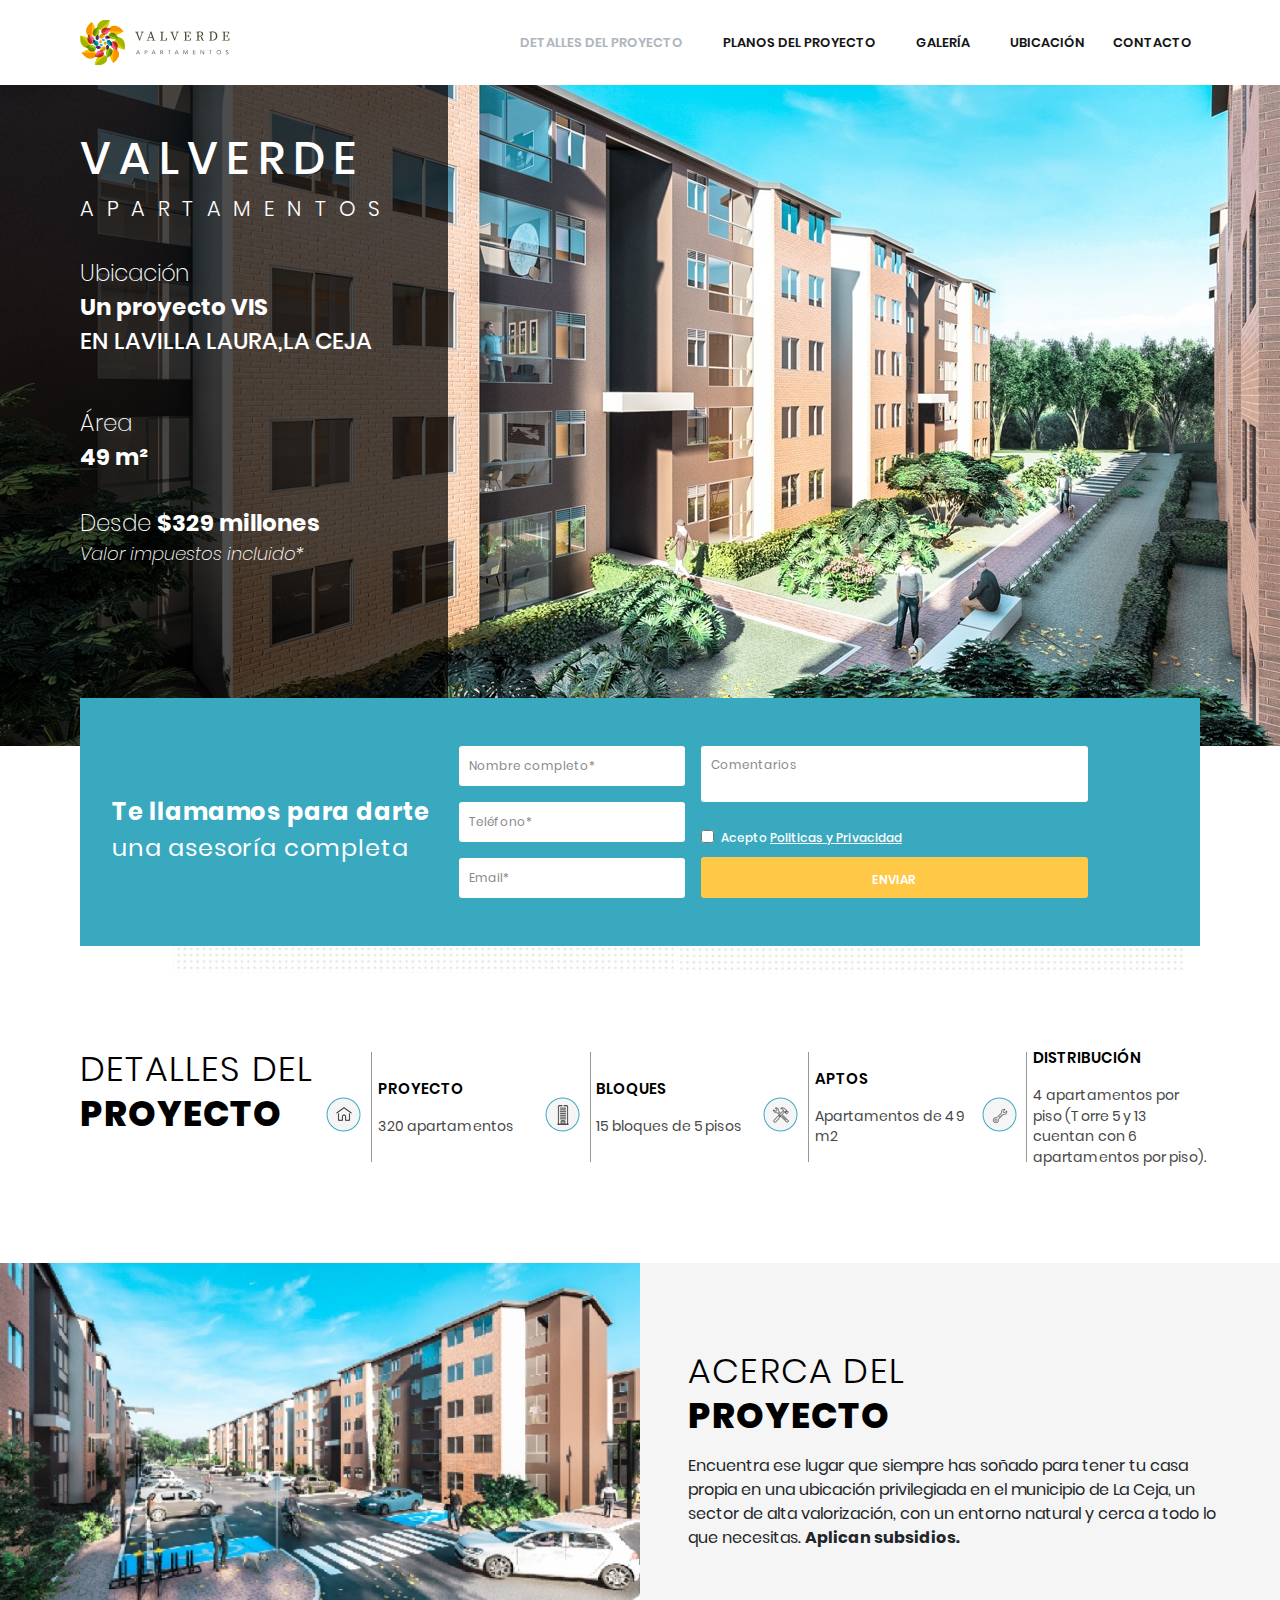
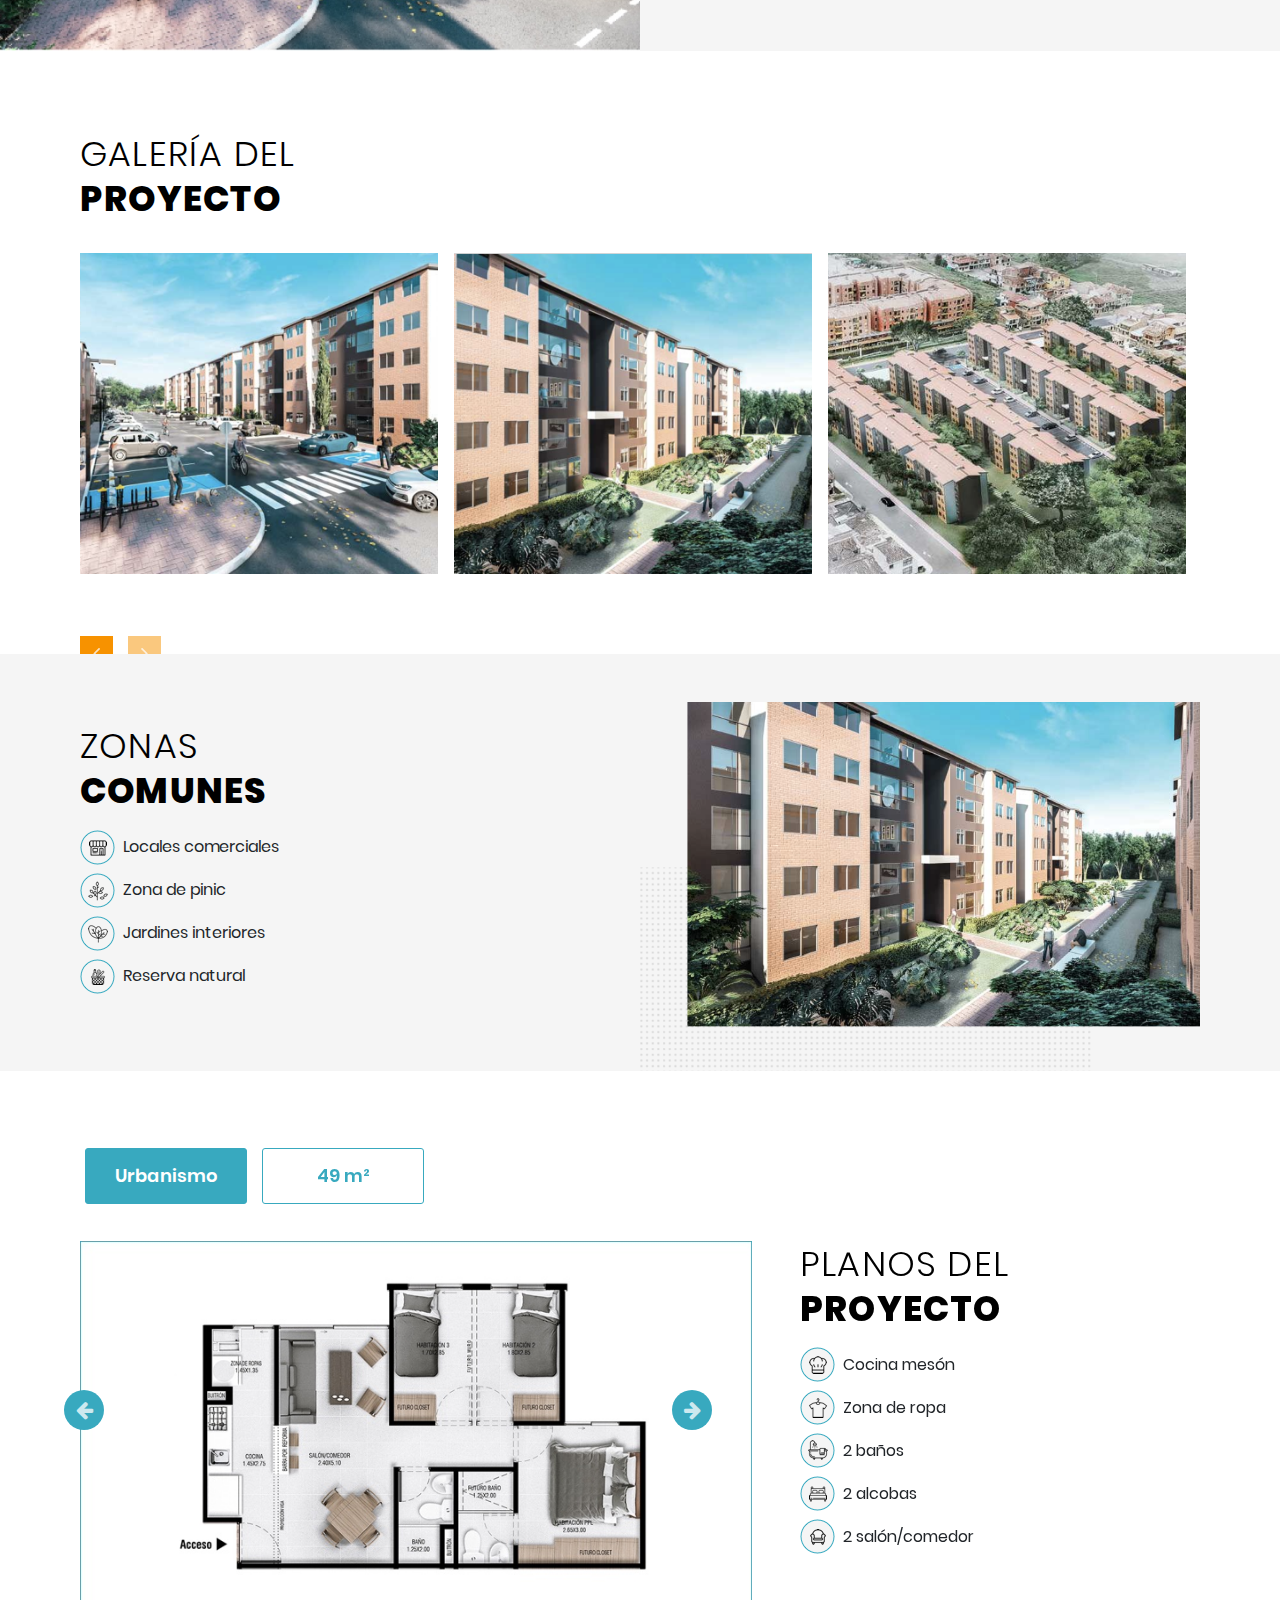
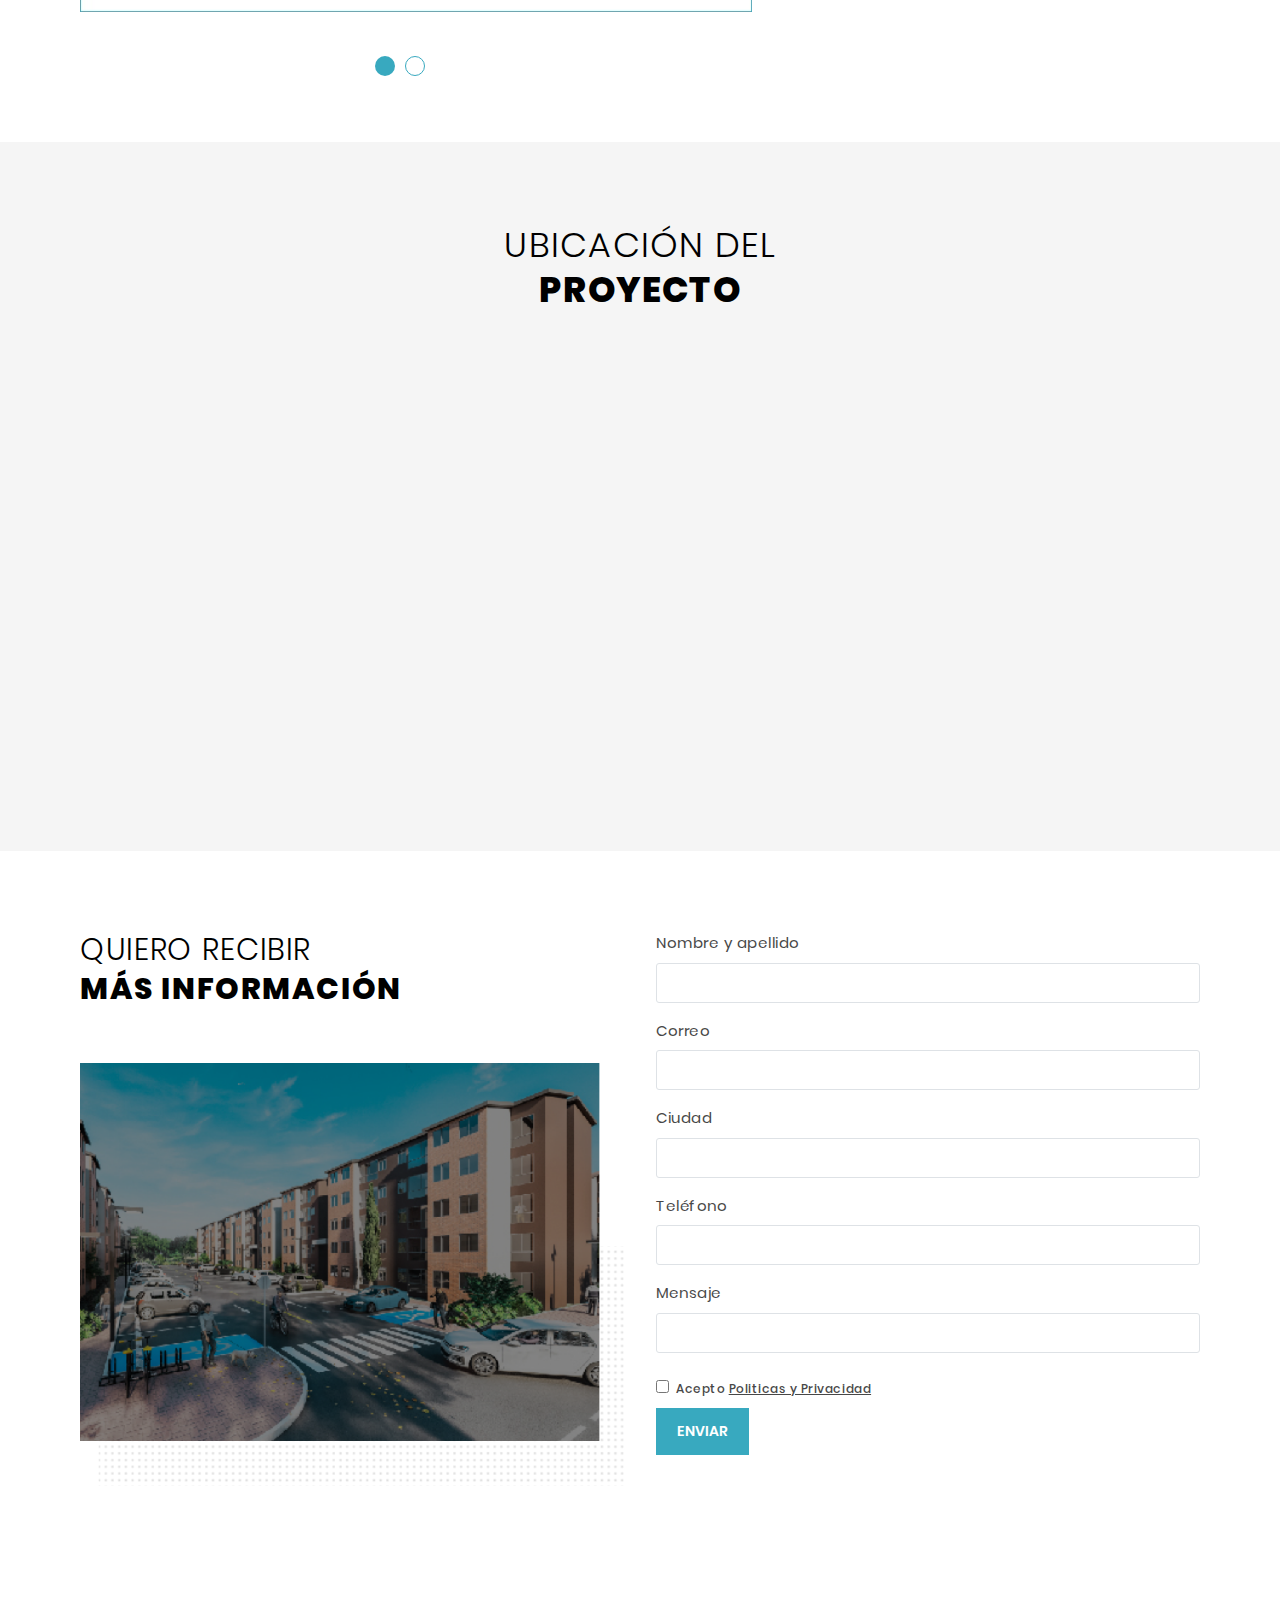
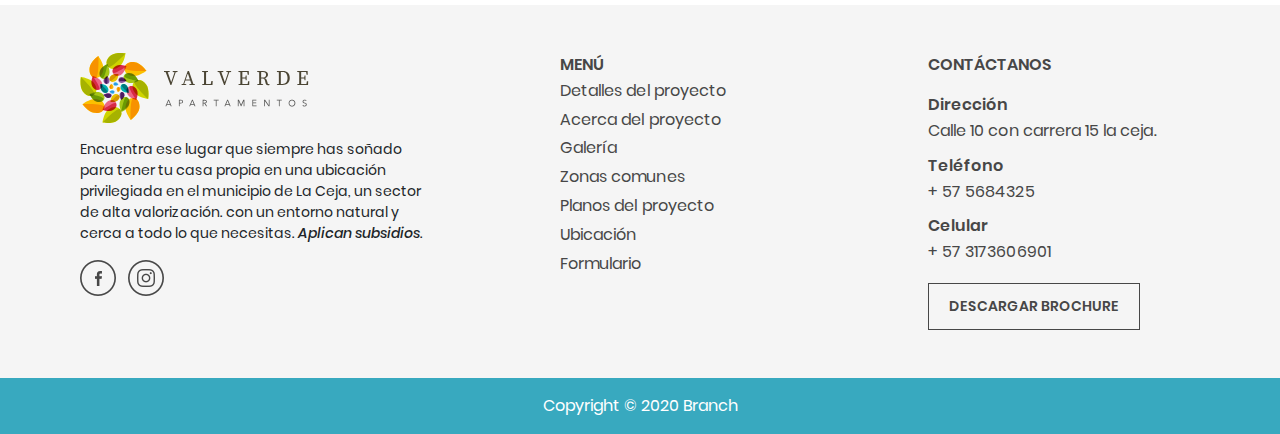
==== commit 797fa7a5: "Add changes color" ====
--- a/index.html
+++ b/index.html
@@ -184,7 +184,7 @@
             <div class="main-details__item">
               <div class="main-details__box">
                 <div class="main-details__icon">
-                  <img src="assets/img/icon1.jpg" alt="">
+                  <img src="assets/img/icon1.png" alt="">
                 </div>
                 <div class="main-details__boxtext">
                   <div class="main-details__title">
@@ -197,7 +197,7 @@
               </div>
               <div class="main-details__box">
                 <div class="main-details__icon">
-                  <img src="assets/img/icon2.jpg" alt="">
+                  <img src="assets/img/icon2.png" alt="">
                 </div>
                 <div class="main-details__boxtext">
                   <div class="main-details__title">
@@ -210,7 +210,7 @@
               </div>
               <div class="main-details__box">
                 <div class="main-details__icon">
-                  <img src="assets/img/icon3.jpg" alt="">
+                  <img src="assets/img/icon3.png" alt="">
                 </div>
                 <div class="main-details__boxtext">
                   <div class="main-details__title">
@@ -223,7 +223,7 @@
               </div>
               <div class="main-details__box">
                   <div class="main-details__icon">
-                    <img src="assets/img/icon4.jpg" alt="">
+                    <img src="assets/img/icon4.png" alt="">
                   </div>
                   <div class="main-details__boxtext">
                     <div class="main-details__title">
@@ -341,10 +341,11 @@
                 <img src="assets/img/Zonas/image.png" alt="">
               </div>
             </div>
+            <div id="planos-proyecto"></div>
           </div>
         </div>
       </section>
-      <section id="planos-proyecto" class="main-maps">
+      <section  class="main-maps">
         <div class="container-fluid">
           <div class="main">
             <div class="slider slider-for">
@@ -368,7 +369,7 @@
                       </div>
                       <div class="main-zone__list">
                         <div class="main-zone__listimg">
-                          <img src="assets/img/Zonas/icon.png" alt="">
+                          <img src="assets/img/Planos/icon-1.png" alt="">
                         </div>
                         <div class="main-zone__description">
                           <p>Cocina mesón</p>
@@ -376,7 +377,7 @@
                       </div>
                       <div class="main-zone__list">
                         <div class="main-zone__listimg">
-                          <img src="assets/img/Zonas/icon.png" alt="">
+                          <img src="assets/img/Planos/icon-2.png" alt="">
                         </div>
                         <div class="main-zone__description">
                           <p>Zona de ropa</p>
@@ -384,7 +385,7 @@
                       </div>
                       <div class="main-zone__list">
                         <div class="main-zone__listimg">
-                          <img src="assets/img/Zonas/icon.png" alt="">
+                          <img src="assets/img/Planos/icon-3.png" alt="">
                         </div>
                         <div class="main-zone__description">
                           <p>2 baños</p>
@@ -392,7 +393,7 @@
                       </div>
                       <div class="main-zone__list">
                         <div class="main-zone__listimg">
-                          <img src="assets/img/Zonas/icon.png" alt="">
+                          <img src="assets/img/Planos/icon-4.png" alt="">
                         </div>
                         <div class="main-zone__description">
                           <p>2 alcobas</p>
@@ -400,7 +401,7 @@
                       </div>
                       <div class="main-zone__list">
                         <div class="main-zone__listimg">
-                          <img src="assets/img/Zonas/icon.png" alt="">
+                          <img src="assets/img/Planos/icon-5.png" alt="">
                         </div>
                         <div class="main-zone__description">
                           <p>2 salón/comedor</p>
@@ -411,62 +412,61 @@
               </div>
               <div class="main-slidernav__boxcontent">
                 <div class="main-slidernav__content">
-                    <div class="main-slidernav__item">
-                      <div class="main-slidernav__img">
-                        <img src="assets/img/Planos/planos-1.jpg" alt="">
-                      </div>
+                  <div class="main-slidernav__item">
+                    <div class="main-slidernav__img">
+                      <img src="assets/img/Planos/planos-1.jpg" alt="">
                     </div>
-                    <div class="main-slidernav__item">
-                        <div class="main-title__general">
-                          <p>
-                              Planos del<br>
-                            <strong>proyecto</strong>
-                          </p>
-                        </div>
-                        <div class="main-zone__list">
-                          <div class="main-zone__listimg">
-                            <img src="assets/img/Zonas/icon.png" alt="">
-                          </div>
-                          <div class="main-zone__description">
-                            <p>Cocina mesón</p>
-                          </div>
-                        </div>
-                        <div class="main-zone__list">
-                          <div class="main-zone__listimg">
-                            <img src="assets/img/Zonas/icon.png" alt="">
-                          </div>
-                          <div class="main-zone__description">
-                            <p>Zona de ropa</p>
-                          </div>
-                        </div>
-                        <div class="main-zone__list">
-                          <div class="main-zone__listimg">
-                            <img src="assets/img/Zonas/icon.png" alt="">
-                          </div>
-                          <div class="main-zone__description">
-                            <p>2 baños</p>
-                          </div>
-                        </div>
-                        <div class="main-zone__list">
-                          <div class="main-zone__listimg">
-                            <img src="assets/img/Zonas/icon.png" alt="">
-                          </div>
-                          <div class="main-zone__description">
-                            <p>2 alcobas</p>
-                          </div>
-                        </div>
-                        <div class="main-zone__list">
-                          <div class="main-zone__listimg">
-                            <img src="assets/img/Zonas/icon.png" alt="">
-                          </div>
-                          <div class="main-zone__description">
-                            <p>2 salón/comedor</p>
-                          </div>
-                        </div>
-                    </div>
-                </div>
-              </div>
-            
+                  </div>
+                  <div class="main-slidernav__item">
+                      <div class="main-title__general">
+                        <p>
+                            Planos del<br>
+                          <strong>proyecto</strong>
+                        </p>
+                      </div>
+                      <div class="main-zone__list">
+                        <div class="main-zone__listimg">
+                          <img src="assets/img/Planos/icon-1.png" alt="">
+                        </div>
+                        <div class="main-zone__description">
+                          <p>Cocina mesón</p>
+                        </div>
+                      </div>
+                      <div class="main-zone__list">
+                        <div class="main-zone__listimg">
+                          <img src="assets/img/Planos/icon-2.png" alt="">
+                        </div>
+                        <div class="main-zone__description">
+                          <p>Zona de ropa</p>
+                        </div>
+                      </div>
+                      <div class="main-zone__list">
+                        <div class="main-zone__listimg">
+                          <img src="assets/img/Planos/icon-3.png" alt="">
+                        </div>
+                        <div class="main-zone__description">
+                          <p>2 baños</p>
+                        </div>
+                      </div>
+                      <div class="main-zone__list">
+                        <div class="main-zone__listimg">
+                          <img src="assets/img/Planos/icon-4.png" alt="">
+                        </div>
+                        <div class="main-zone__description">
+                          <p>2 alcobas</p>
+                        </div>
+                      </div>
+                      <div class="main-zone__list">
+                        <div class="main-zone__listimg">
+                          <img src="assets/img/Planos/icon-5.png" alt="">
+                        </div>
+                        <div class="main-zone__description">
+                          <p>2 salón/comedor</p>
+                        </div>
+                      </div>
+                  </div>
+                </div>
+              </div>
             </div>
           </div>
         </div>
--- a/assets/css/main.css
+++ b/assets/css/main.css
@@ -235,7 +235,7 @@
 
 .btn--filled {
   color: #fff;
-  background-color: #699901;
+  background-color: #ffc847;
   border: 1px solid transparent;
   transition: 0.3s ease-in-out;
   text-decoration: none;
@@ -250,7 +250,7 @@
 }
 .btn--filledLight {
   color: #fff;
-  background-color: #a6b100;
+  background-color: #38a9bf;
   border: 1px solid transparent;
   transition: 0.3s ease-in-out;
   text-decoration: none;
@@ -259,8 +259,8 @@
 .btn--filledLight:hover {
   text-decoration: none;
   transition: 0.3s ease-in-out;
-  color: #a6b100;
-  border: 1px solid #a6b100;
+  color: #38a9bf;
+  border: 1px solid #38a9bf;
   background-color: transparent;
 }
 
@@ -674,7 +674,7 @@
 }
 .main-oneform__content{
   position: relative;
-  background-color: #a6b100;
+  background-color: #38a9bf;
   width: 100%;
   padding: 0rem 6rem 2rem 2rem;
   display: grid;
@@ -685,7 +685,7 @@
   position: absolute;
   content: '';
   height: 3rem;
-  background-color: #a6b100;
+  background-color:#38a9bf;
   width: 100%;
   top:-3rem;
 }
@@ -849,6 +849,7 @@
 /*ABOUT*/
 .main-about{
   padding-top: 0;
+  padding-bottom: 0;
 }
 .main-about__content{
   display: grid;
@@ -866,6 +867,9 @@
   background-color:#f5f5f5;
 }
 /* GALLERY */
+.main-gallery{
+  padding-top: 80px;
+}
 .main-gallery__img{
   padding-right: 1rem;
 }
@@ -1058,7 +1062,7 @@
 
 .main-footer__copy{
   padding: 1rem;
-  background-color: #a6b100;
+  background-color: #38a9bf;
   display: flex;
   width: 100%;
   justify-content: center;
@@ -1074,7 +1078,7 @@
 }
 
 .main-maps{
-  padding-top: 80px;
+  padding-top: 100px;
   padding-bottom: 100px;
 
 }
@@ -1083,9 +1087,11 @@
   margin-right: 10px;
   width: 162px;
   height: 56px;
-  border: 1px solid  #a6b100;
+  border: 1px solid  #38a9bf;
+;
   border-radius: 0;
-  background-color:  #a6b100;
+  background-color:  #38a9bf;
+;
   position: relative;
   border-radius: 3px;
   font-size: 14px;
@@ -1098,7 +1104,8 @@
   margin-right: 10px;
   width: 162px;
   height: 56px;
-  border: 1px solid  #a6b100;
+  border: 1px solid  #38a9bf;
+;
   border-radius: 0;
   background-color: transparent;
   position: relative;
@@ -1122,7 +1129,7 @@
 .slider-for .slick-dots li:nth-child(2):after,
 .slider-for .slick-dots li:nth-child(3):after,
 .slider-for .slick-dots li:nth-child(4):after{
-  color: #a6b100;
+  color: #38a9bf;
   font-family: Poppins;
   font-size: 18px;
   font-weight: 600;
@@ -1156,7 +1163,7 @@
 
 .slider.slider-nav .slick-dots li button {
   background: transparent;
-  border: 1px solid #a6b225;
+  border: 1px solid #38a9bf;
   display: block;
   height: 20px;
   width: 20px;
@@ -1171,7 +1178,7 @@
 
 .slider.slider-nav .slick-dots li.slick-active button {
   border: 1px solid transparent;
-  background: #a6b225;
+  background: #38a9bf;
 }
 .slider.slider-nav .slick-dots li.slick-active button:before,.slick-dots li button:before{
   content: '';
@@ -1190,7 +1197,7 @@
 
 .slider.slider-nav .slick-prev,.slider.slider-nav .slick-next{
   z-index: 999;
-  background-color: #a6b225;
+  background-color: #38a9bf;
   width: 40px;
   height: 40px;
   border-radius: 50%;
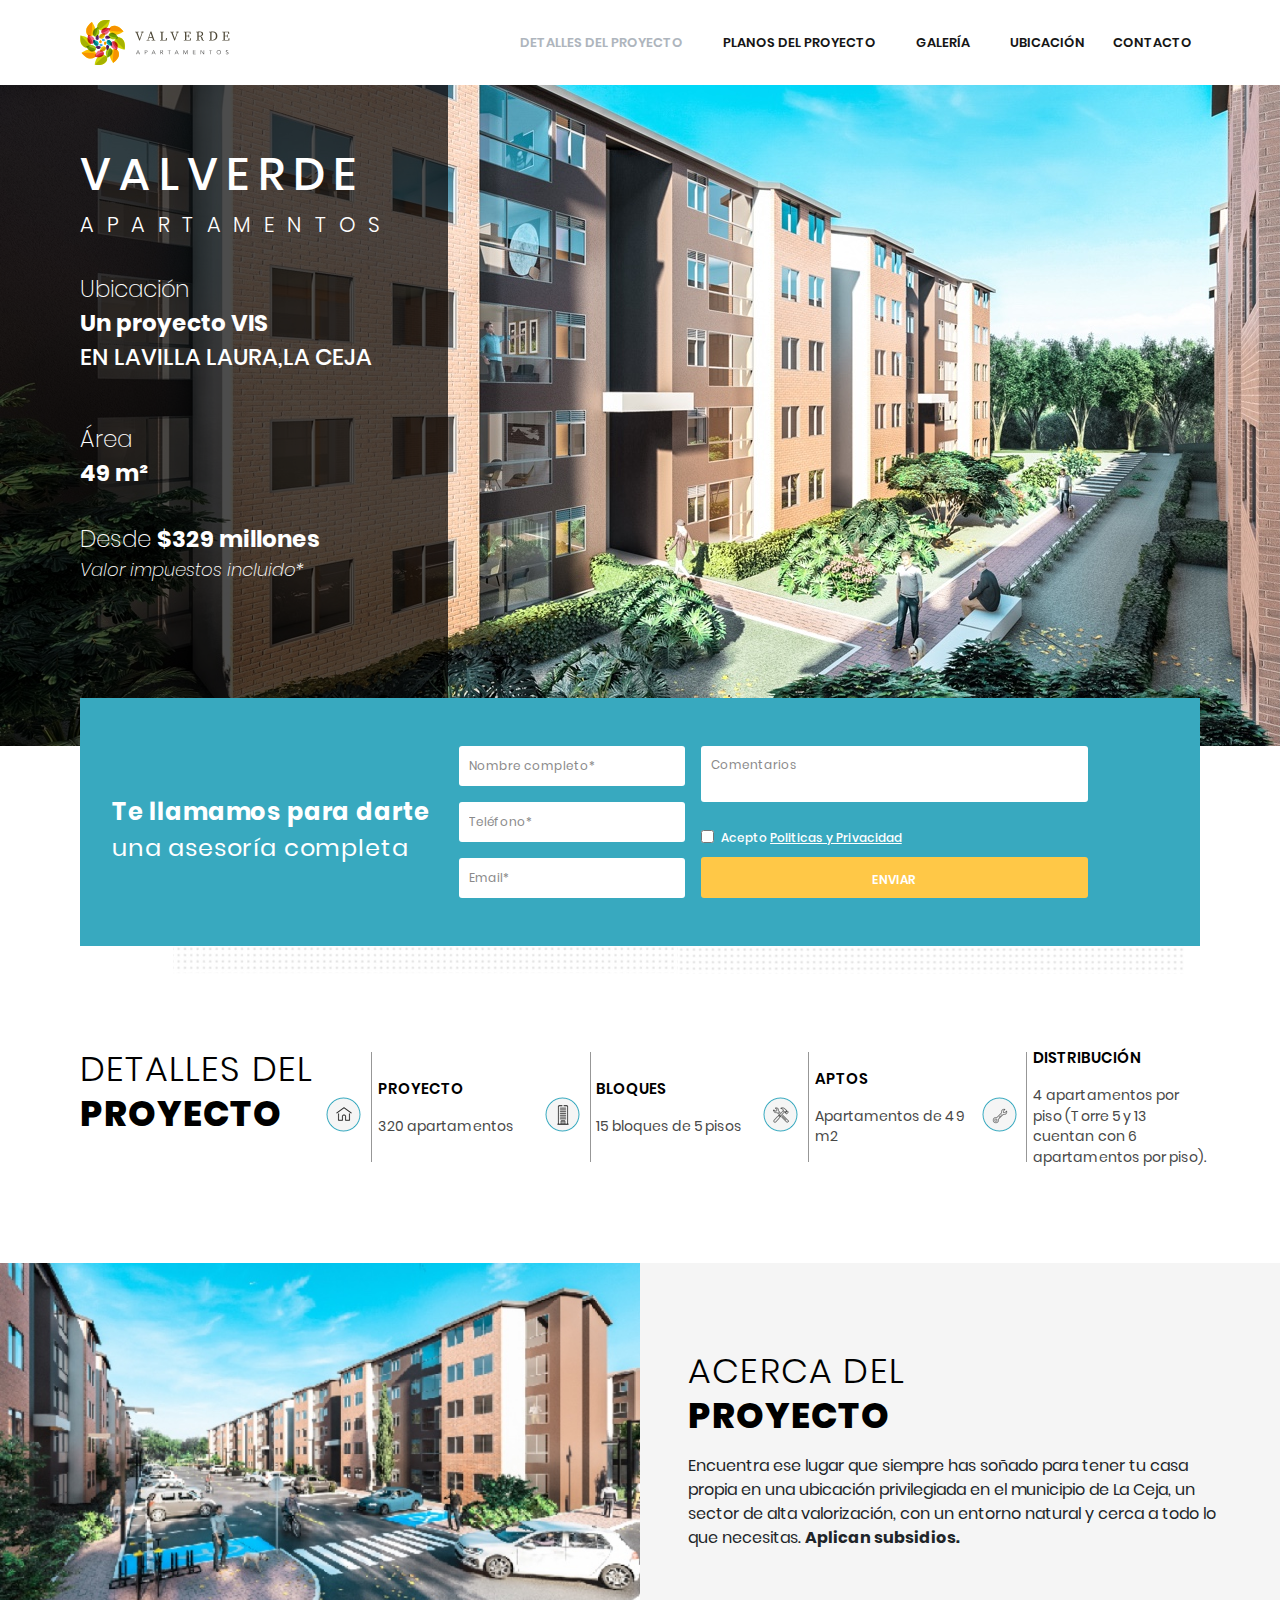
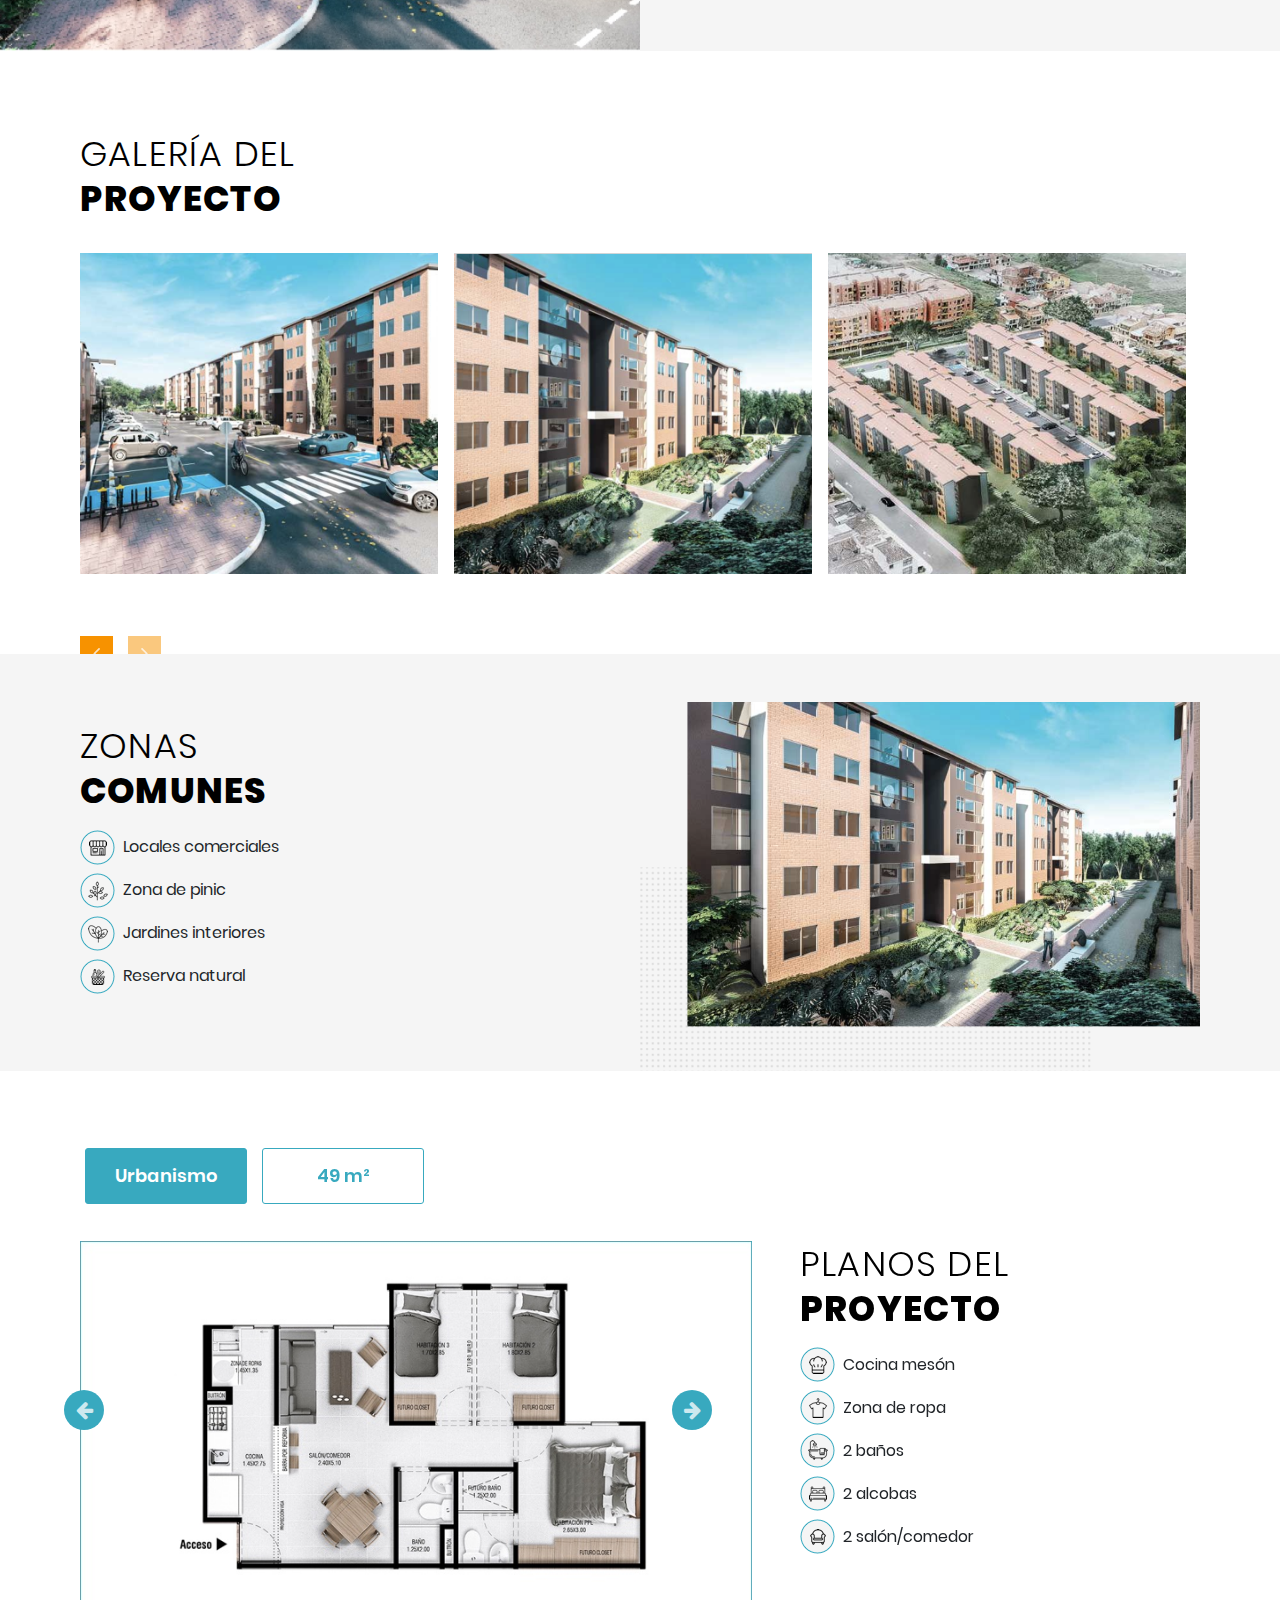
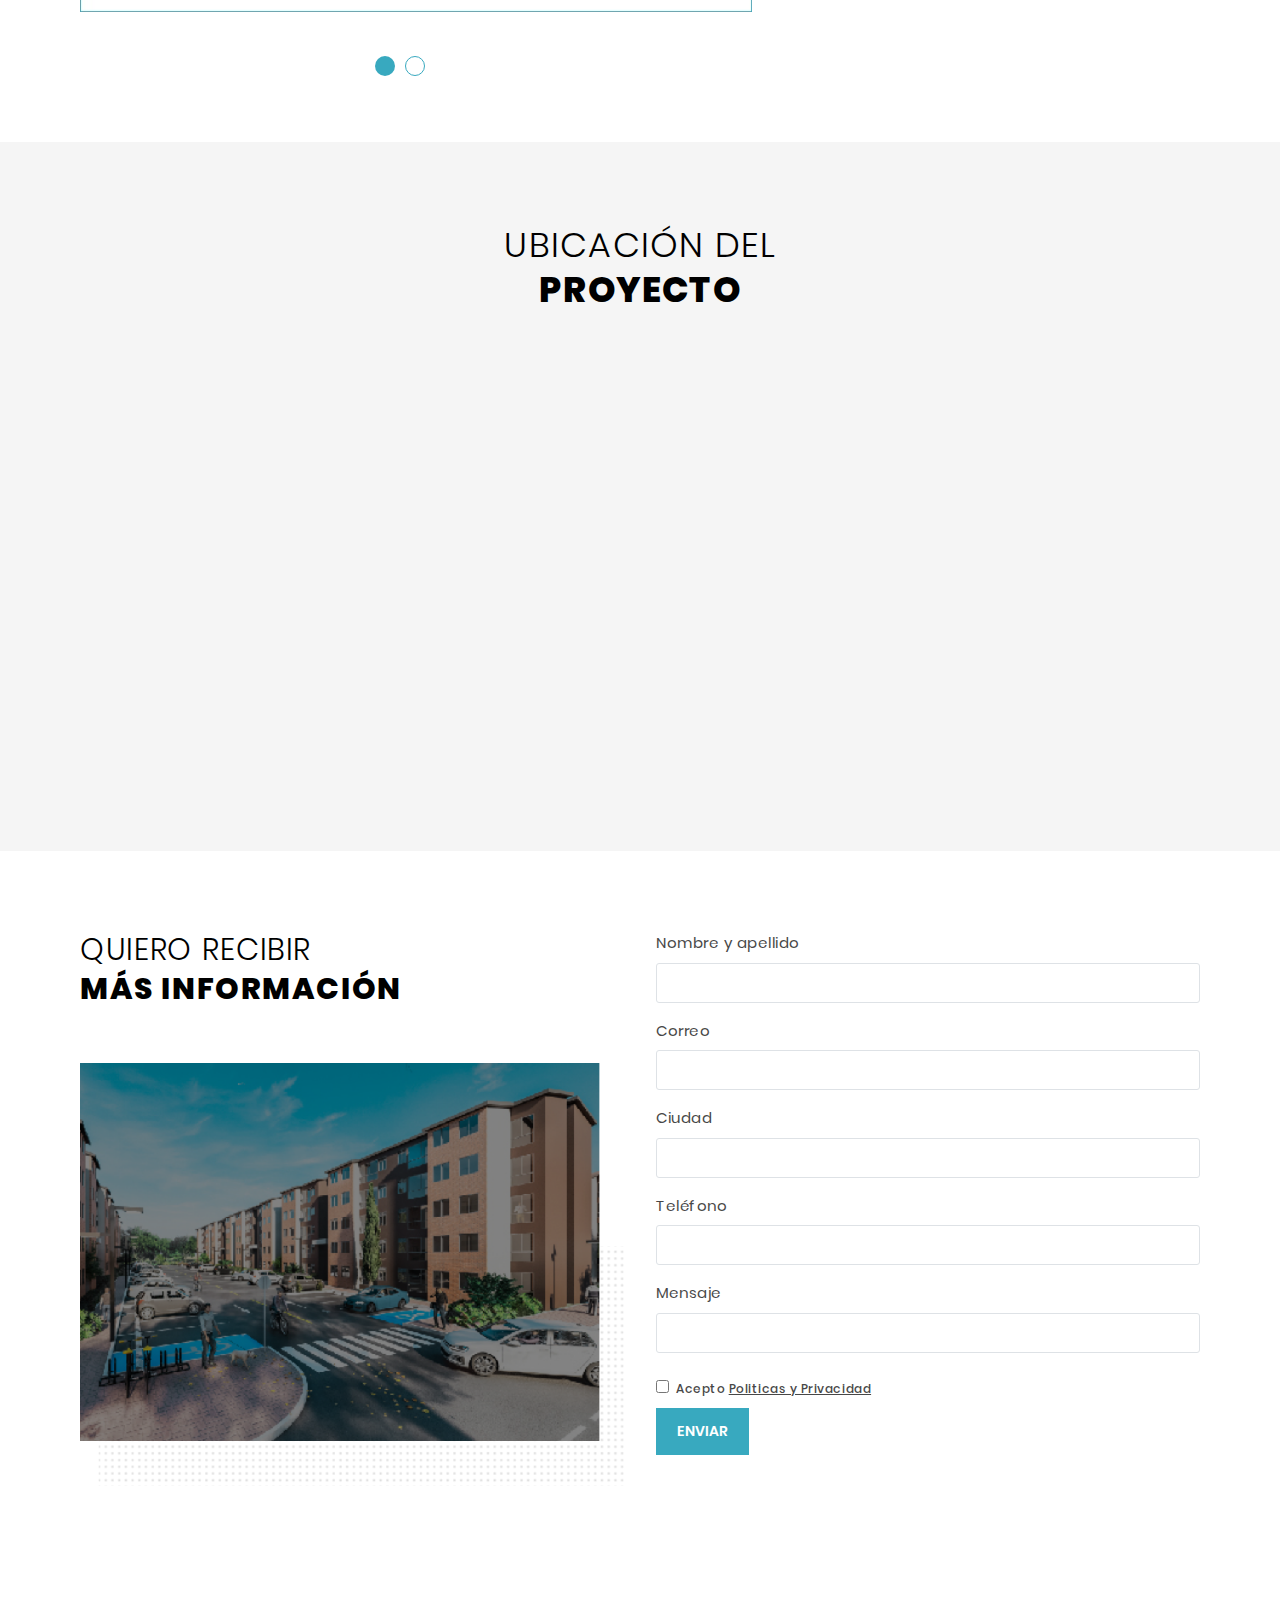
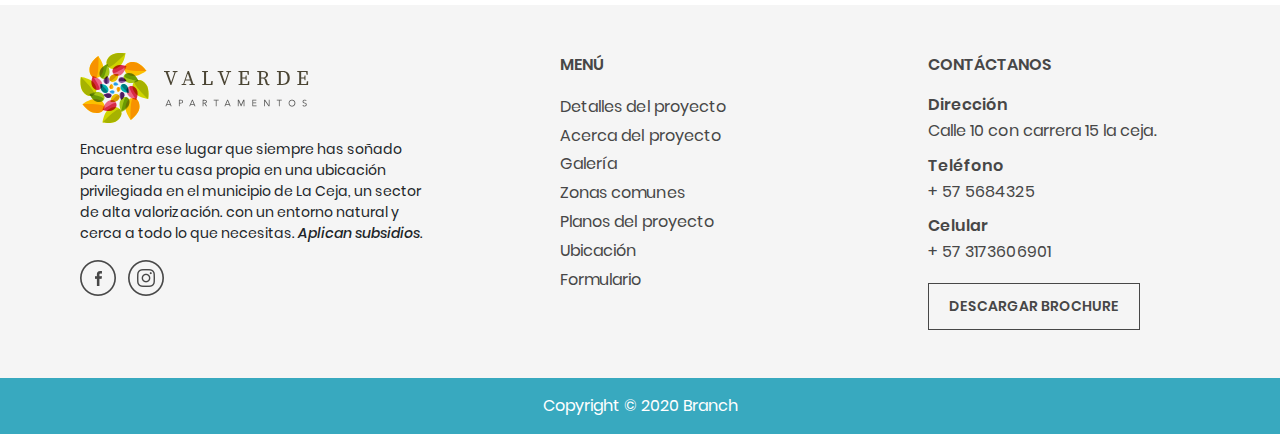
==== commit 01c00019: "Add changes in resposive" ====
--- a/index.html
+++ b/index.html
@@ -44,7 +44,7 @@
   <link href="assets/css/offcanvas.css" rel="stylesheet">
   <link href="assets/css/main.css" rel="stylesheet">
   <link href="assets/css/responsive.css" rel="stylesheet">
-  <!-- <link rel="icon" type="image/png" sizes="32x32" href="assets/img/favicon-32x32.png"> -->
+  <link rel="icon" type="image/png" sizes="32x32" href="assets/img/favicon-32x32.png">
 </head>
 <body>
 
--- a/assets/css/offcanvas.css
+++ b/assets/css/offcanvas.css
@@ -1,28 +1,3 @@
-@media (max-width: 991px) {
-  .offcanvas-collapse {
-    position: fixed;
-    top: 80px;
-    /* Height of navbar */
-    bottom: 0;
-    left: 100%;
-    width: 100%;
-    padding-right: 1rem;
-    padding-left: 1rem;
-    overflow-y: auto;
-    visibility: hidden;
-    background-color: #fff;
-    transition-timing-function: ease-in-out;
-    transition-duration: .3s;
-    transition-property: left, visibility;
-    padding-top: 25px;
-  }
-
-  .offcanvas-collapse.open {
-    left: 0;
-    visibility: visible;
-  }
-}
-
 .nav-scroller {
   position: relative;
   z-index: 2;
--- a/assets/css/main.css
+++ b/assets/css/main.css
@@ -461,7 +461,7 @@
   width: 100%;
   height: 100%;
   padding-left: 5rem;
-  padding-top: 4rem;
+  padding-top: 5rem;
 }
 
 .main-banner .mask .main-banner__text.content-center{
@@ -1034,6 +1034,9 @@
 ul.menu{
   list-style: none;
   padding-left: 0;
+}
+.menu LI:nth-child(2){
+  margin-top: 1rem;
 }
 .menu-title{
   font-weight: 600;
--- a/assets/css/responsive.css
+++ b/assets/css/responsive.css
@@ -1,4 +1,25 @@
 @media (min-width: 0px) and (max-width: 767px) {
+  .offcanvas-collapse {
+    position: fixed;
+    top: 60px;
+    /* Height of navbar */
+    bottom: 0;
+    left: 100%;
+    width: 100%;
+    overflow-y: auto;
+    visibility: hidden;
+    background-color: #fff;
+    transition-timing-function: ease-in-out;
+    transition-duration: .3s;
+    transition-property: left, visibility;
+    padding-top: 25px;
+    transition: 0.3s e
+  }
+
+  .offcanvas-collapse.open {
+    left: 0;
+    visibility: visible;
+  }
   .btn--medium{
     display: flex;
     justify-content: center;
@@ -82,9 +103,37 @@
   .main-gallery__content .slick-prev, .main-gallery__content .slick-next {
     top: 18rem !important;
   }
+  .main-gallery {
+    padding-top: 0px;
+  }
 }
 
 @media (min-width: 768px) and (max-width: 991px) {
+  .offcanvas-collapse {
+    position: fixed;
+    top: 60px;
+    /* Height of navbar */
+    bottom: 0;
+    left: 100%;
+    width: 100%;
+    overflow-y: auto;
+    visibility: hidden;
+    background-color: #fff;
+    transition-timing-function: ease-in-out;
+    transition-duration: .3s;
+    transition-property: left, visibility;
+    padding-top: 25px;
+    transition: 0.3s ease-in-out;
+    padding-left: 1rem;
+  }
+
+  .offcanvas-collapse.open {
+    left: 0;
+    visibility: visible;
+  }
+  .nav-item:last-child{
+    padding-left: 0.8rem;
+  }
   .main-brand{
     width: 100%;
     display: flex;
@@ -194,6 +243,17 @@
   .main-gallery__content .slick-prev, .main-gallery__content .slick-next {
     top: 20rem !important;
   }
+  .main-gallery {
+    padding-top: 30px;
+  }
+  .main-twoform__img {
+    height: 300px;
+  }
+  .main-twoform__img img{
+    object-fit: cover;
+    width: 100%;
+    height: 100%;
+  }
 }
 @media (min-width: 992px) and (max-width: 1199px) {
   .container-fluid {
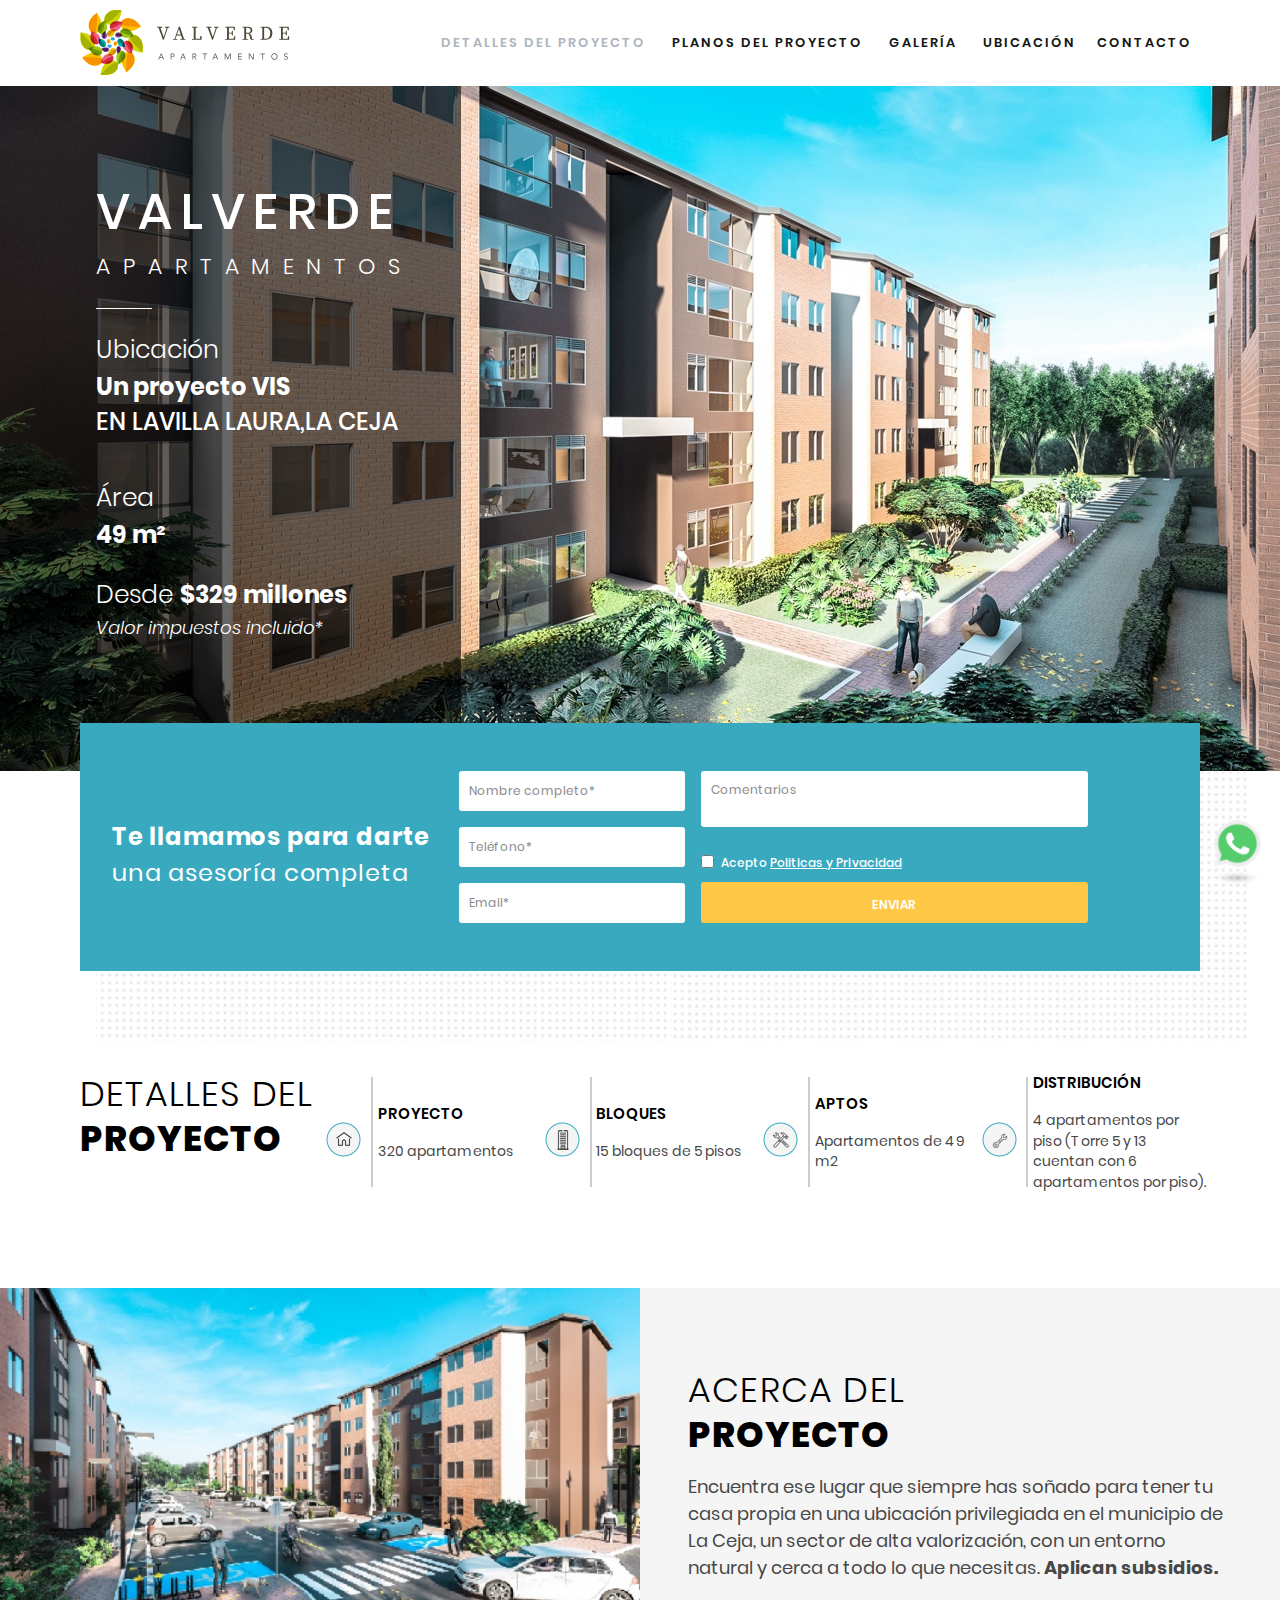
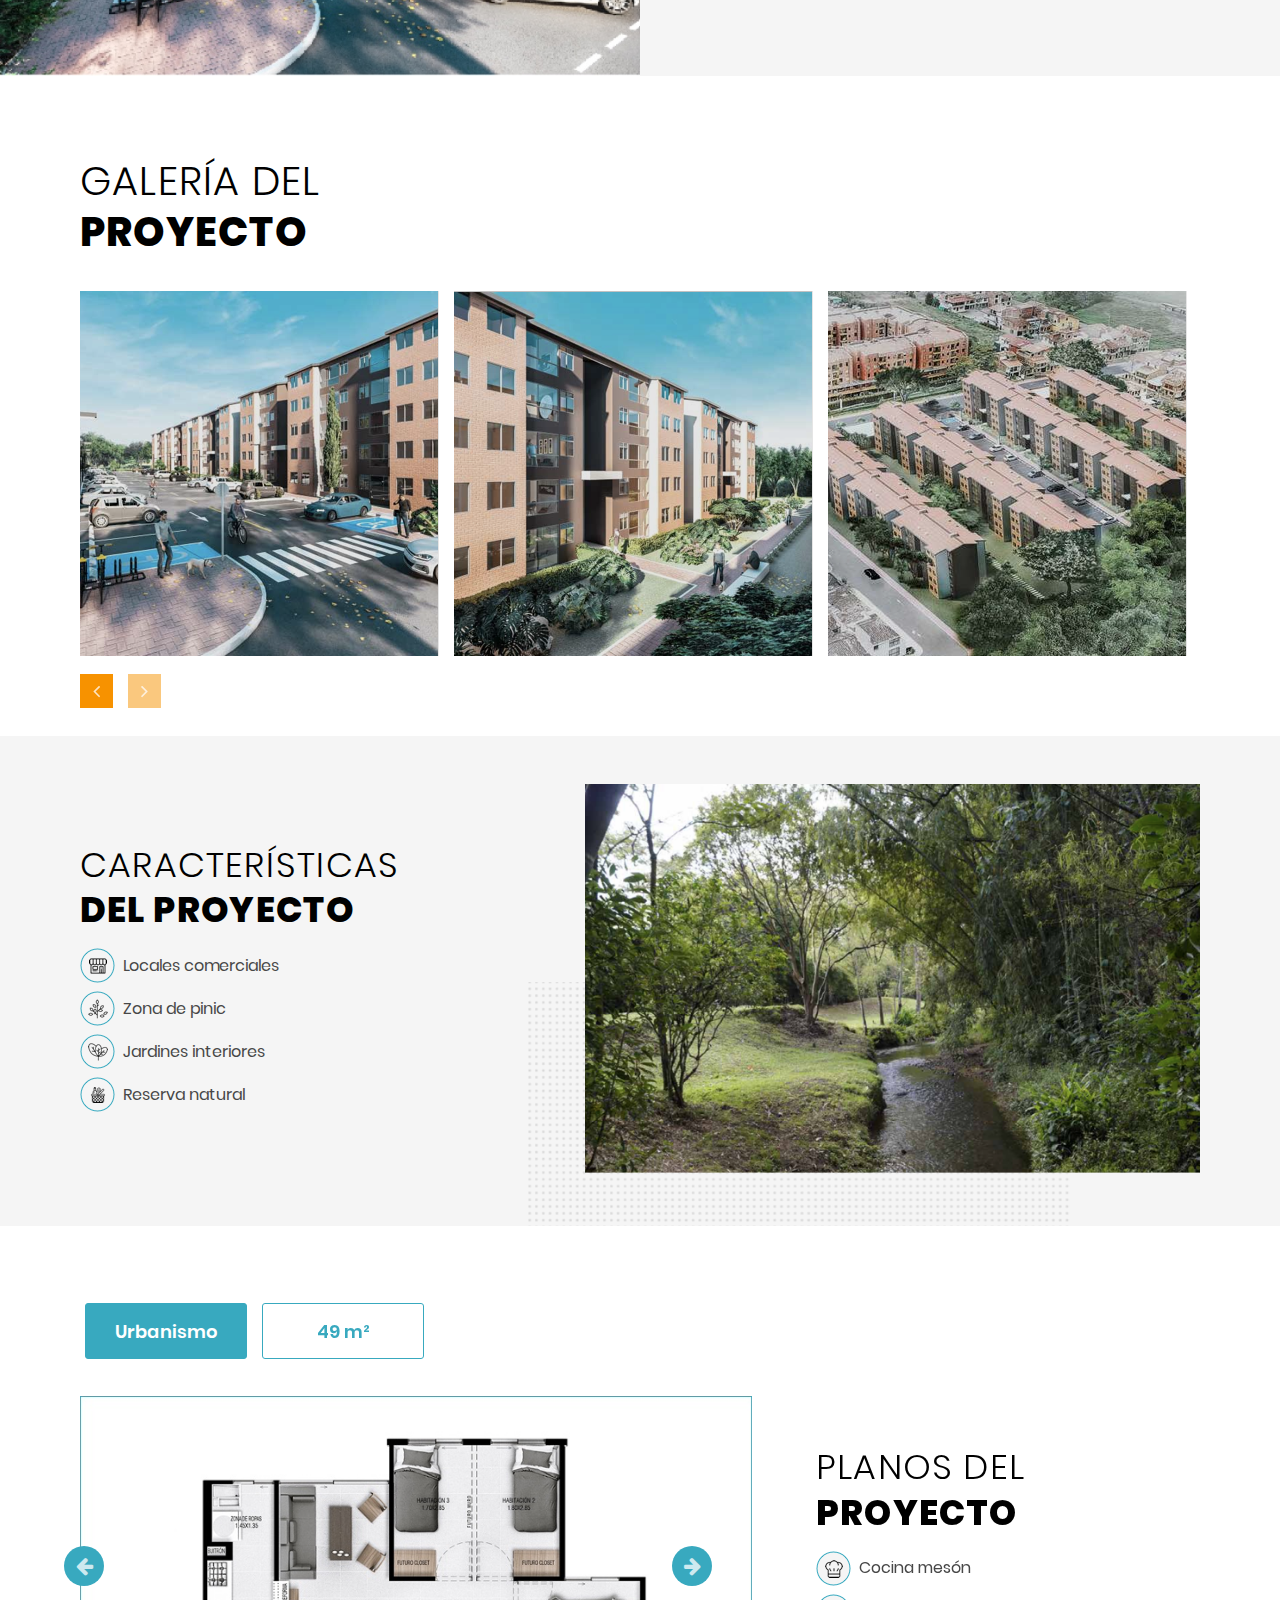
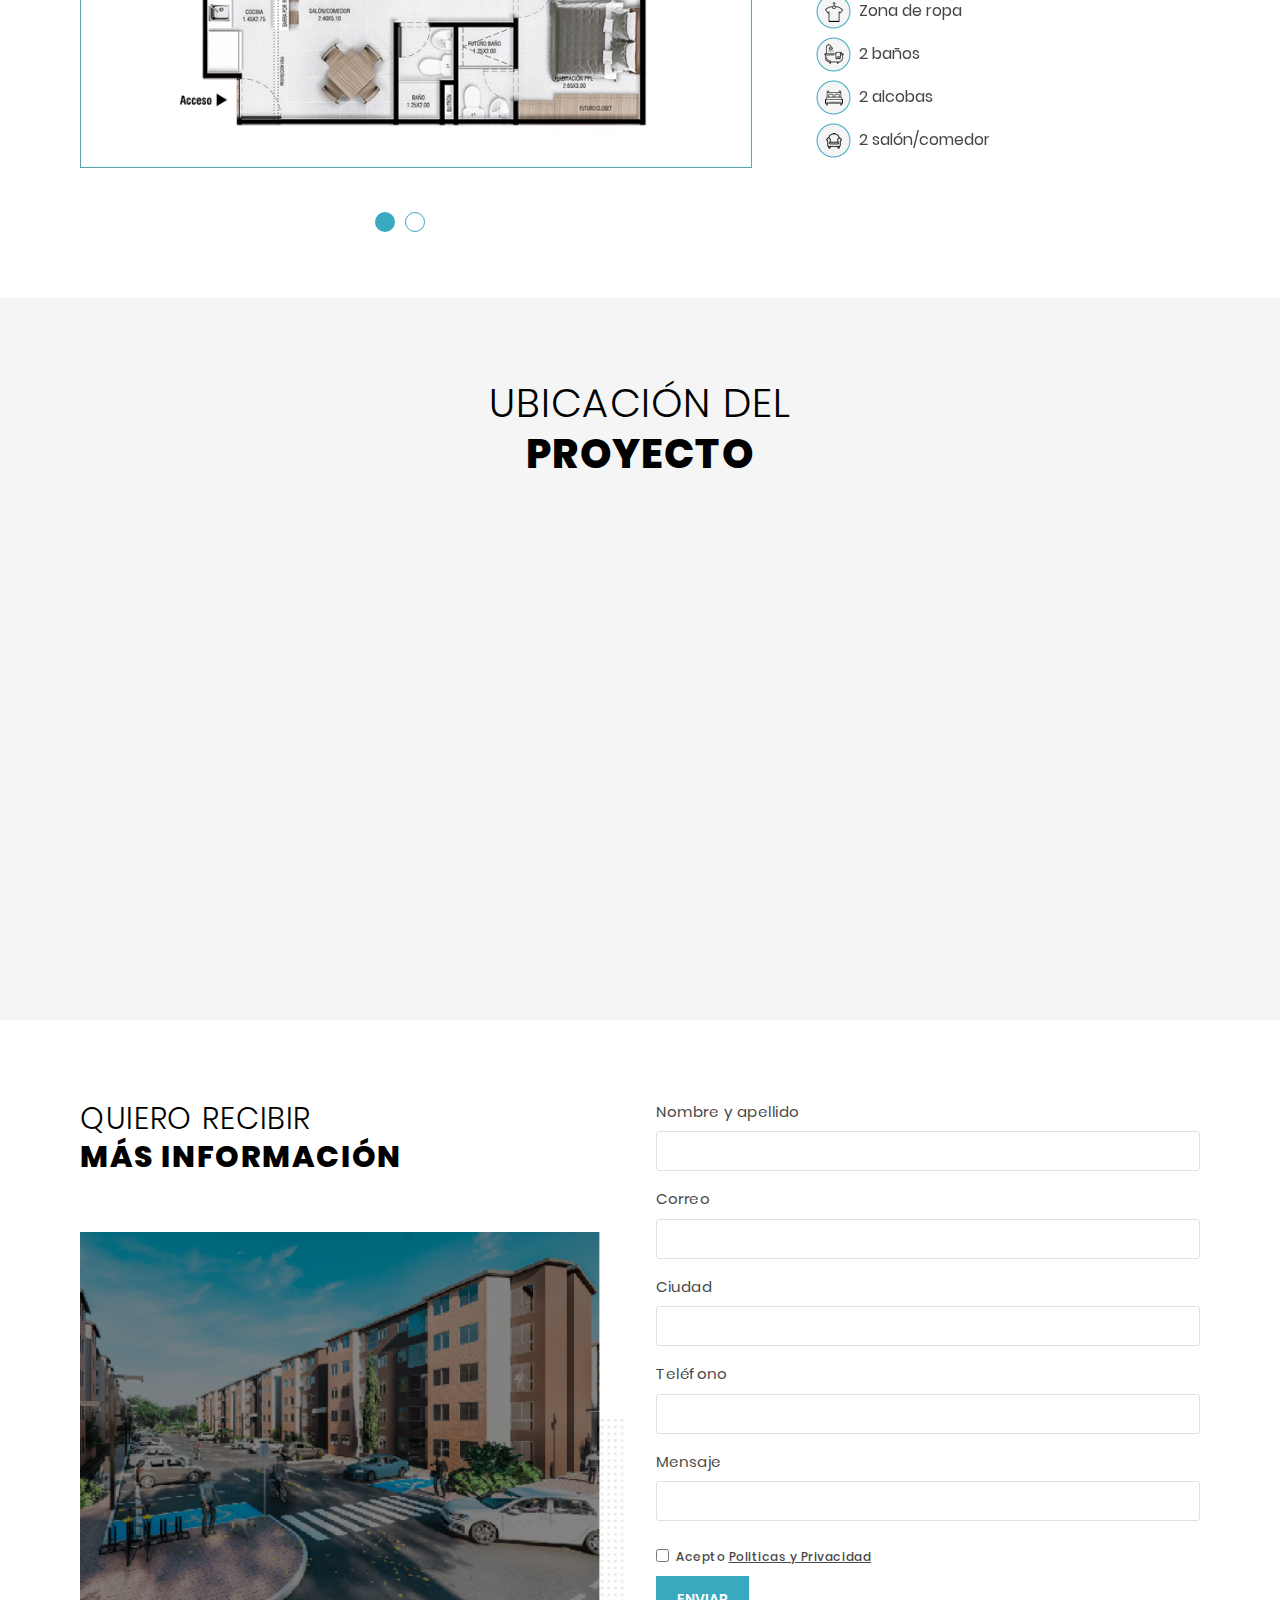
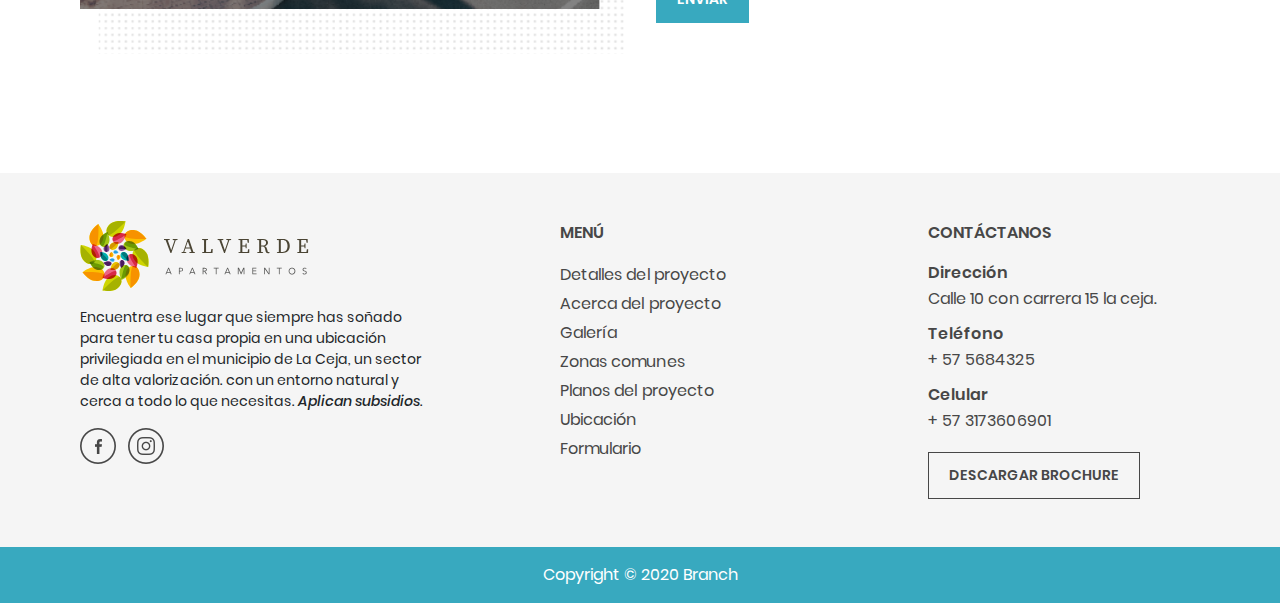
==== commit 5f584652: "Add changes details view invision" ====
--- a/index.html
+++ b/index.html
@@ -49,6 +49,14 @@
 <body>
 
   <div class="padd_top">
+    <div class="fixed-buttons">
+      <a class="whatsapp" href="http://api.whatsapp.com/send?phone=" target="blank">
+        <img src="assets/img/whatsapp.png">
+      </a>
+      <div class="js-gotop">
+        <img src="assets/img/top.png">
+      </div>
+    </div>
     <header id="home">
         <nav class="navbar navbar-expand-lg fixed-top navbar-fixed-js">
           <div class="container-fluid">
@@ -103,7 +111,7 @@
                   <h1 class="">VALVERDE</h1>
                   <span>APARTAMENTOS</span>
                 </div> 
-                <div class="main-banner__dates">
+                <div class="main-banner__dates main-banner__dates--first ">
                   <span>Ubicación</span>
                   <strong>Un proyecto VIS </strong>
                   <p>EN LAVILLA LAURA,LA CEJA</p>
@@ -252,7 +260,7 @@
                 <strong>proyecto</strong>
               </p>
             </div>
-            <div class="main-desription__general">
+            <div class="main-description__general">
               <p>Encuentra ese lugar que siempre has soñado para tener tu casa propia en una ubicación privilegiada en el municipio de La Ceja, un sector de alta valorización, con un entorno natural y cerca a todo lo que necesitas. <strong>Aplican subsidios.</strong></p>
             </div>
           </div>
@@ -260,7 +268,7 @@
       </section>
       <section id="galeria-proyecto" class="main-gallery">
         <div class="container-fluid">
-          <div class="main-title__general">
+          <div class="main-title__general main-title__general--medium">
             <p>
                 Galería del <br>
               <strong>proyecto</strong>
@@ -298,8 +306,10 @@
             <div class="main-zone__item">
               <div class="main-title__general">
                 <p>
-                    zonas <br>
-                  <strong>comunes</strong>
+                    características 
+                    
+                     <br>
+                  <strong>del proyecto</strong>
                 </p>
               </div>
               <div class="main-zone__list">
@@ -474,7 +484,7 @@
     
       <section id="ubicacion" class='main-location' id='ubicacion'>
         <div class="container-fluid">
-          <div class="main-title__general main-title__general--center">
+          <div class="main-title__general main-title__general--medium main-title__general--center">
             <p>
                 Ubicación del  <br>
               <strong>Proyecto</strong>
--- a/assets/css/main.css
+++ b/assets/css/main.css
@@ -188,6 +188,30 @@
 ::-webkit-scrollbar-thumb {
   border-radius: 5px;
   background: #9E9E9E;
+}
+
+
+.fixed-buttons {
+  position: fixed;
+  bottom: 10px;
+  right: 10px;
+  z-index: 5;
+  display: flex;
+}
+
+.fixed-buttons .whatsapp, .fixed-buttons .js-gotop {
+  height: 70px;
+  width: 50px;
+  cursor: pointer;
+  margin: 0 8px;
+}
+
+.fixed-buttons .whatsapp img, .fixed-buttons .js-gotop img {
+  width: 100%;
+}
+
+.fixed-buttons .js-gotop {
+  display: none;
 }
 
 /****** BTNS *****/
@@ -359,7 +383,7 @@
 }
 
 .nav-item {
-  padding: 0 12px;
+  padding: 0 5px;
 }
 
 
@@ -377,6 +401,7 @@
   transition: 0.3s ease-in-out;
   font-weight: 600;
   font-size: 13px;
+  letter-spacing: 2px;
   text-transform: uppercase;
   font-family: 'Poppins', sans-serif;
 }
@@ -415,7 +440,7 @@
 .navbar-brand {
   color: #282727;
   font-size: 25px;
-  width: 150px;
+  width: 210px;
 }
 
 .navbar-brand:hover {
@@ -437,7 +462,7 @@
 .main-banner {
   position: relative;
   overflow: hidden;
-  margin-top: -80px;
+  margin-top: -55px;
 }
 .main-banner.banner-huincha{
   margin-top: -20px;
@@ -453,15 +478,15 @@
   right: 0;
   top: 0;
   bottom: 0;
-  background-color: rgba(0, 0, 0, 0.7);
-  width: 35%;
+  background-color: rgba(0, 0, 0, 0.6);
+  width: 36%;
 }
 
 .main-banner .mask .main-banner__text {
   width: 100%;
   height: 100%;
-  padding-left: 5rem;
-  padding-top: 5rem;
+  padding-left: 6rem;
+  padding-top: 5.5rem;
 }
 
 .main-banner .mask .main-banner__text.content-center{
@@ -474,10 +499,21 @@
   flex-direction: column;
   align-items: center;
 }
-
+.main-banner__title{
+  position: relative;
+}
+.main-banner__title:after {
+  position: absolute;
+  content: '';
+  width: 3.5rem;
+  height: 1px;
+  background-color: #fff;
+  bottom: -1.6rem;
+  left: 0rem;
+}
 .main-banner__title h1, .main-banner__title span{
   font-family: Poppins;
-  font-size: 45px;
+  font-size: 50px;
   font-weight: 500;
   font-stretch: normal;
   font-style: normal;
@@ -487,7 +523,7 @@
   margin-bottom: 0;
 }
 .main-banner__title span{
-  font-size: 21px;
+  font-size: 22px;
   font-weight: 300;
   letter-spacing: 12.5px;
 }
@@ -495,12 +531,16 @@
 .main-banner__dates{
   display: flex;
   flex-direction: column;
-  margin-top: 2rem;
-}
+  margin-top: 1.5rem;
+}
+.main-banner__dates--first{
+  margin-top: 3rem;
+}
+
 .main-banner__dates span, .main-banner__dates strong,
 .main-banner__dates p{
   font-family: Poppins;
-  font-size: 23px;
+  font-size: 24px;
   font-weight: 500;
   font-stretch: normal;
   font-style: normal;
@@ -509,7 +549,8 @@
   color: #ffffff;
 }
 .main-banner__dates span{
-  font-weight: 200;
+  font-weight: 300;
+  font-size: 25px;
 }
 .main-banner__dates p{
   text-transform: uppercase;
@@ -657,6 +698,10 @@
 .main-title__general.main-title__general--small p{
   font-size: 30px;
 }
+
+.main-title__general.main-title__general--medium p{
+  font-size: 40px;
+}
 .font-general{
   font-family: Poppins;
   font-stretch: normal;
@@ -669,8 +714,9 @@
 }
 .mask__form{
   position: absolute;
-  right: 6rem;
-  width: 79%;
+  right: 2rem;
+  width: 90%;
+  height: 17rem;
 }
 .main-oneform__content{
   position: relative;
@@ -829,9 +875,9 @@
 .main-details__icon:after{
   position: absolute;
   content: '';
-  width: 1px;
+  width: 2px;
   height: 80%;
-  background-color: #979797;
+  background-color: #cccccc;
   left:2.8rem;
   top: 0.4rem;
 }
@@ -872,10 +918,32 @@
 }
 .main-gallery__img{
   padding-right: 1rem;
+  height: 365px;
+  position: relative;
+  transition: 0.3s ease-in-out;
 }
 
 .main-gallery__img img{
   width: 100%;
+  height: 100%;
+  object-fit: cover;
+}
+
+.main-gallery__img:after {
+  content: '';
+  position: absolute;
+  top: 0;
+  left: 0;
+  right: 0;
+  bottom: 0;
+  padding-right: 1rem;
+  width: 96%;
+  background-color: rgba(0, 0, 0, 0.1);
+}
+
+.main-gallery__img:hover:after {
+  background-color: rgba(0, 0, 0, 0.5);
+  transition: 0.3s ease-in-out;
 }
 .main-gallery__content {
   margin-top: 2rem;
@@ -919,7 +987,7 @@
 }
 .main-zone__content{
   display: grid;
-  grid-template-columns: 1fr 1fr;
+  grid-template-columns: 40% 60%;
 }
 .main-zone__item:nth-child(1){
   display: flex;
@@ -936,6 +1004,7 @@
 }
 .main-zone__list .main-zone__description p {
   margin-bottom: 0;
+  color: #474747;
 }
 .main-zone__img{
   padding-top: 3rem;
@@ -973,6 +1042,9 @@
 }
 .main-slidernav__img img{
   width: 100%;
+}
+.main-slidernav__item:nth-child(2){
+  padding-top: 3rem;
 }
 
 
@@ -1190,7 +1262,7 @@
 .main-slidernav__content{
   display: grid;
   grid-template-columns: 60% 40%;
-  grid-gap: 3rem;
+  grid-gap: 4rem;
   margin-top: 2rem;
 }
 .slider.slider-nav .slick-dots{
--- a/assets/css/responsive.css
+++ b/assets/css/responsive.css
@@ -105,6 +105,21 @@
   }
   .main-gallery {
     padding-top: 0px;
+  }
+  .main-title__general p{
+    font-size: 30px;
+  }
+  .main-title__general.main-title__general--medium p {
+    font-size: 30px;
+  }
+  .main-gallery__img{
+    height: 250px;
+  }
+  .main-description__general p{
+    font-size: 16px;
+  }
+  .main-slidernav__item:nth-child(2){
+    padding-top: 0;
   }
 }
 
@@ -211,8 +226,28 @@
   .btn--medium{
     font-size: 13px;
   }
+  .mask__form {
+    height: 15rem;
+    object-fit: cover;
+  }
+  .main-title__general p{
+    font-size: 33px;
+  }
+  .main-title__general.main-title__general--medium p {
+    font-size: 33px;
+  }
+  .main-gallery__img{
+    height: 270px;
+  }
+  .main-zone__content {
+    grid-template-columns: 50% 50%;
+    grid-gap: 2rem;
+  }
+  .main-slidernav__item:nth-child(2) {
+    padding-top: 0rem;
+  }
   .main-footer__img img{
-    width: 75%;
+    width: 65%;
   }
   .main-footer__item dt{
     font-size: 14px;
@@ -277,6 +312,27 @@
   }
   .main-banner .mask{
     width: 45%;
+  }
+  .main-banner .mask .main-banner__text{
+    padding-left: 3rem;
+  }
+  .navbar-brand{
+    width: 200px;
+  }
+  .nav-item {
+    padding: 0 0px;
+  }
+  .main-description__general p{
+    font-size: 16px;
+  }
+  .main-gallery__img {
+    height: 270px;
+  }
+  .main-slidernav__item:nth-child(2) {
+    padding-top: 0rem;
+  }
+  .main-twoform__img{
+    margin-top: -3rem;
   }
 }
 
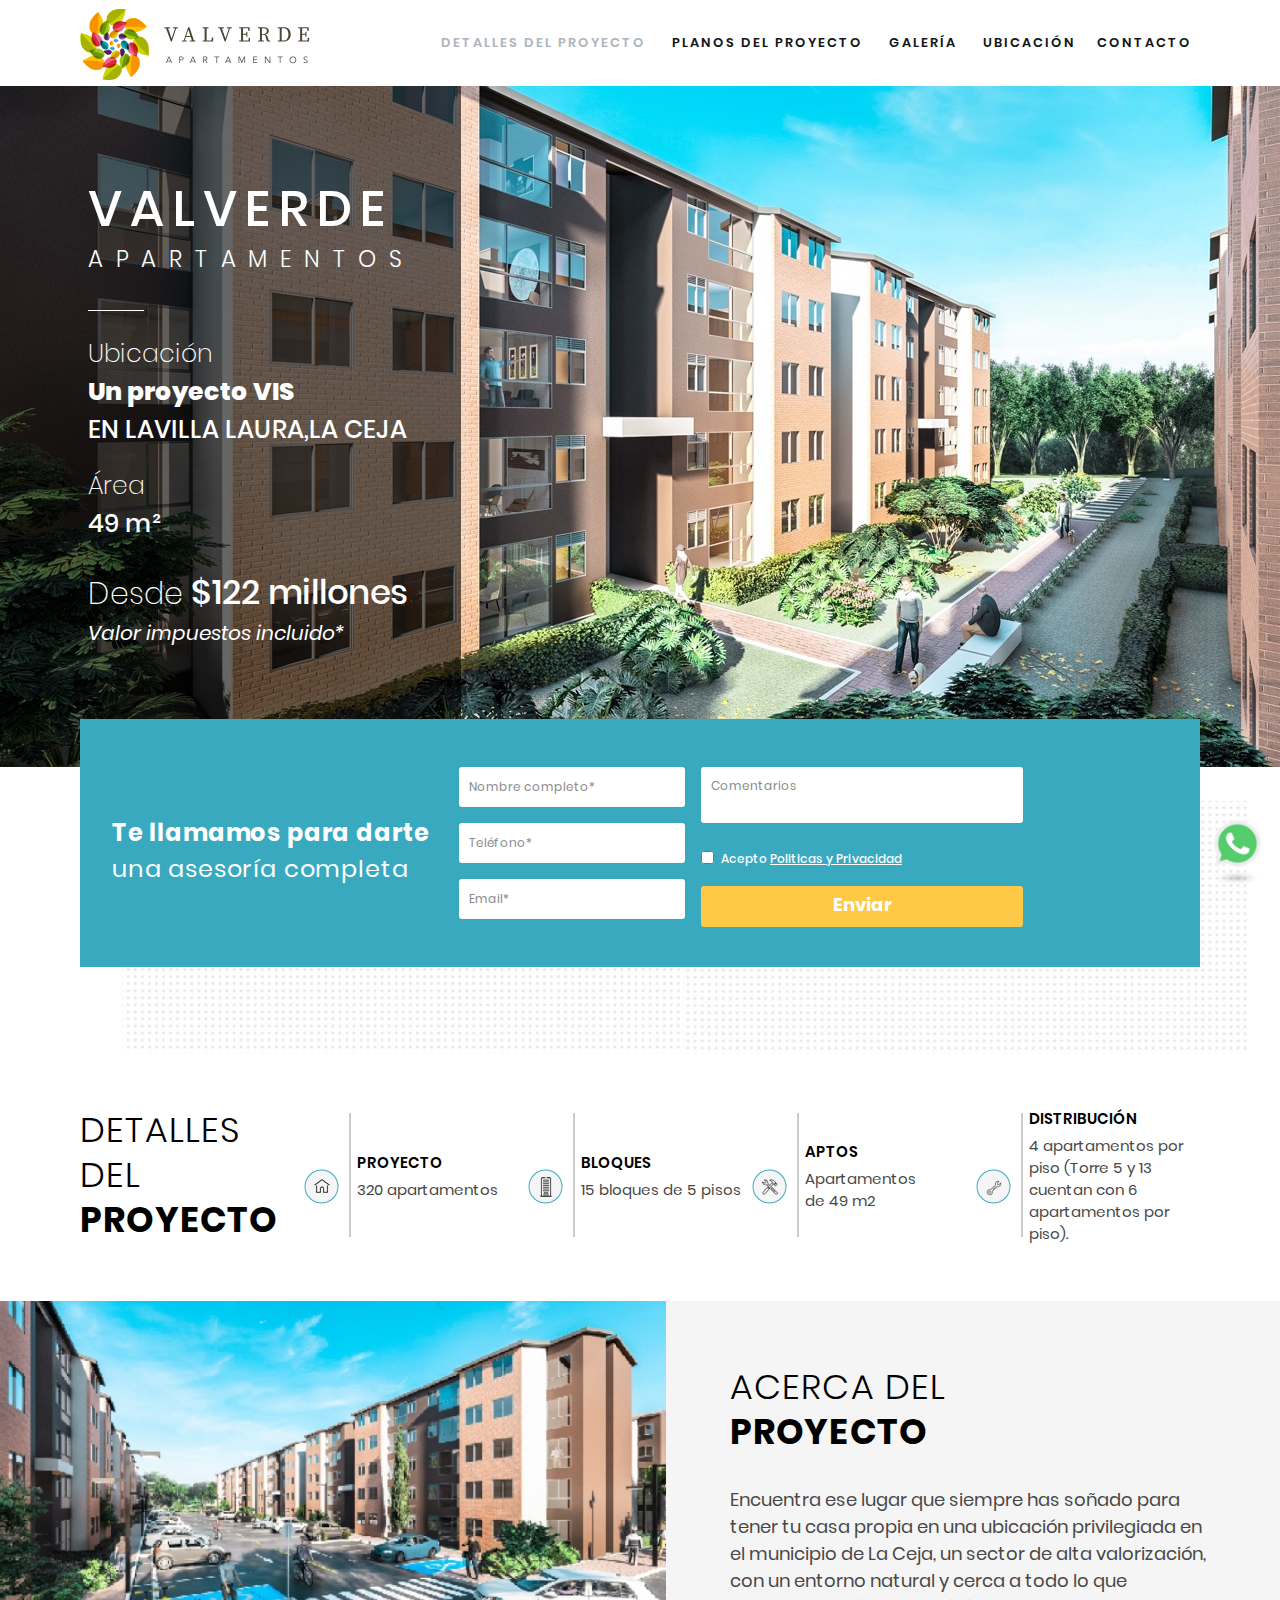
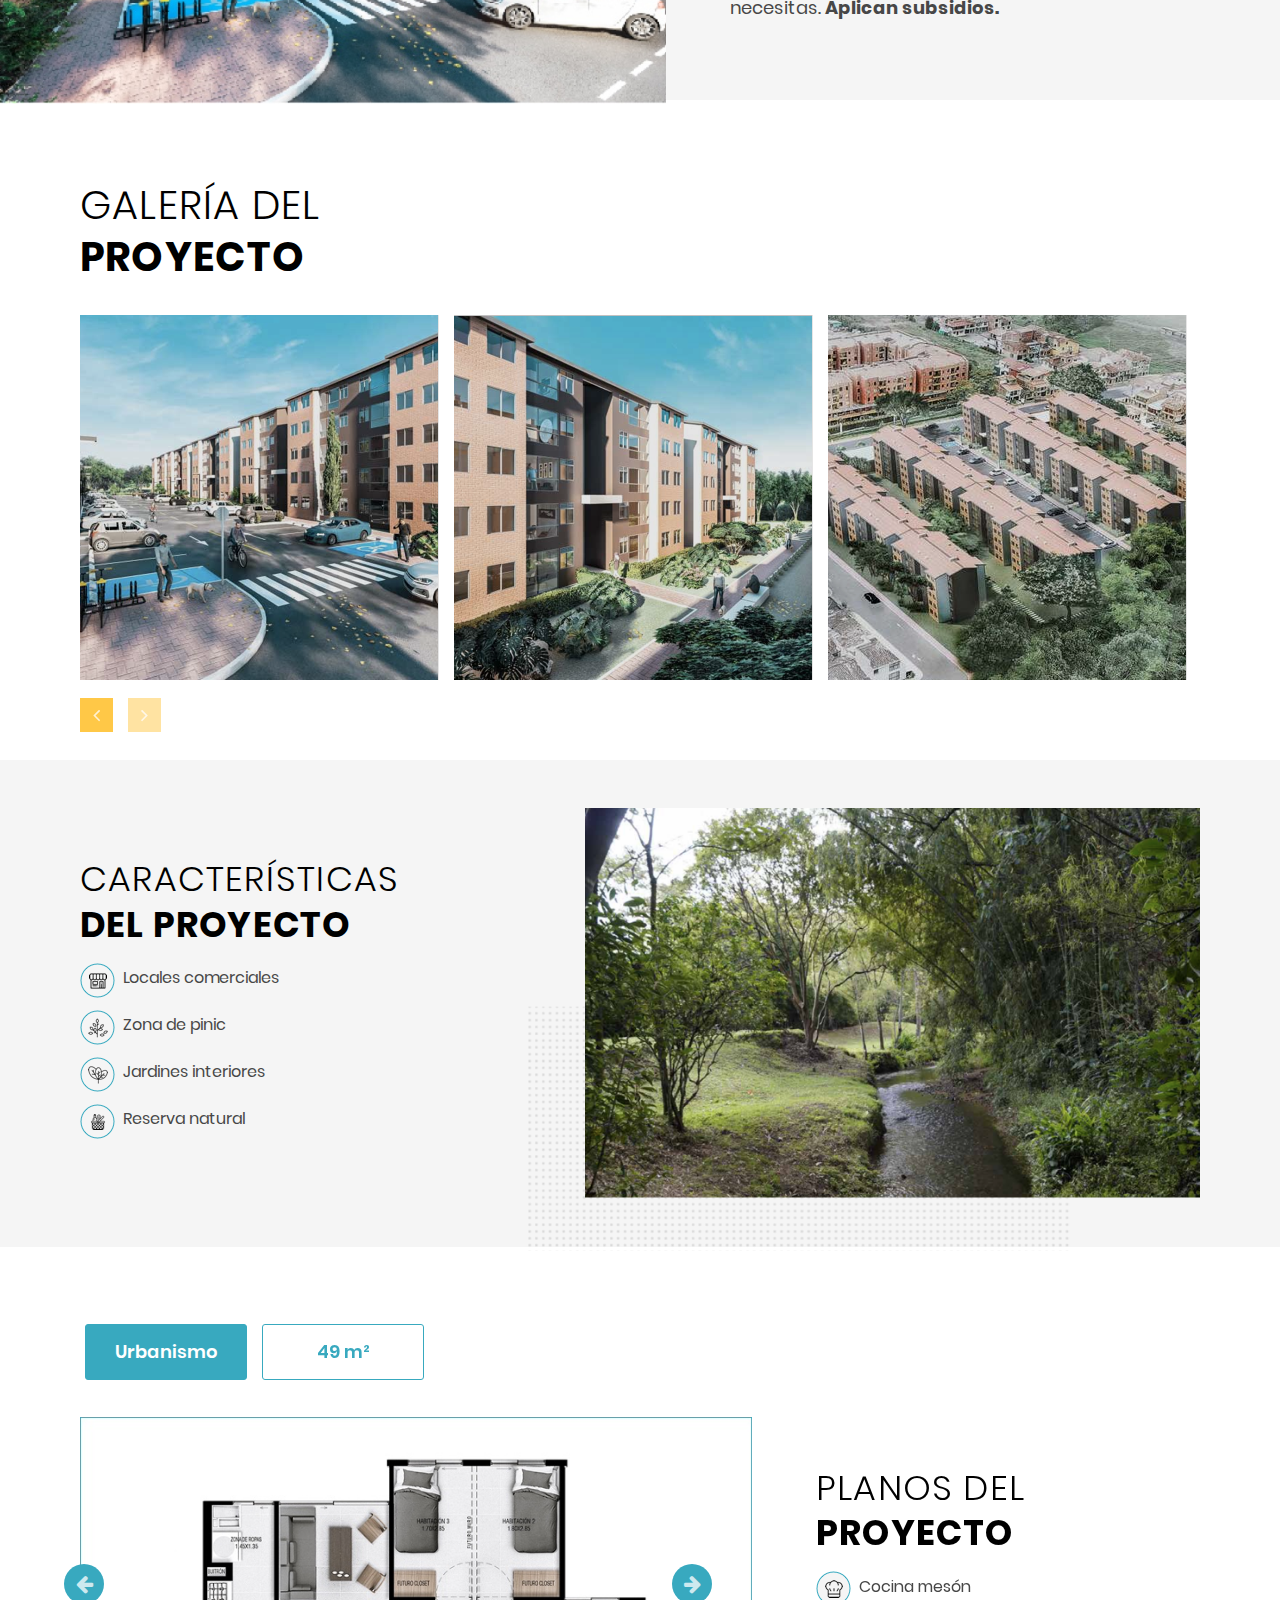
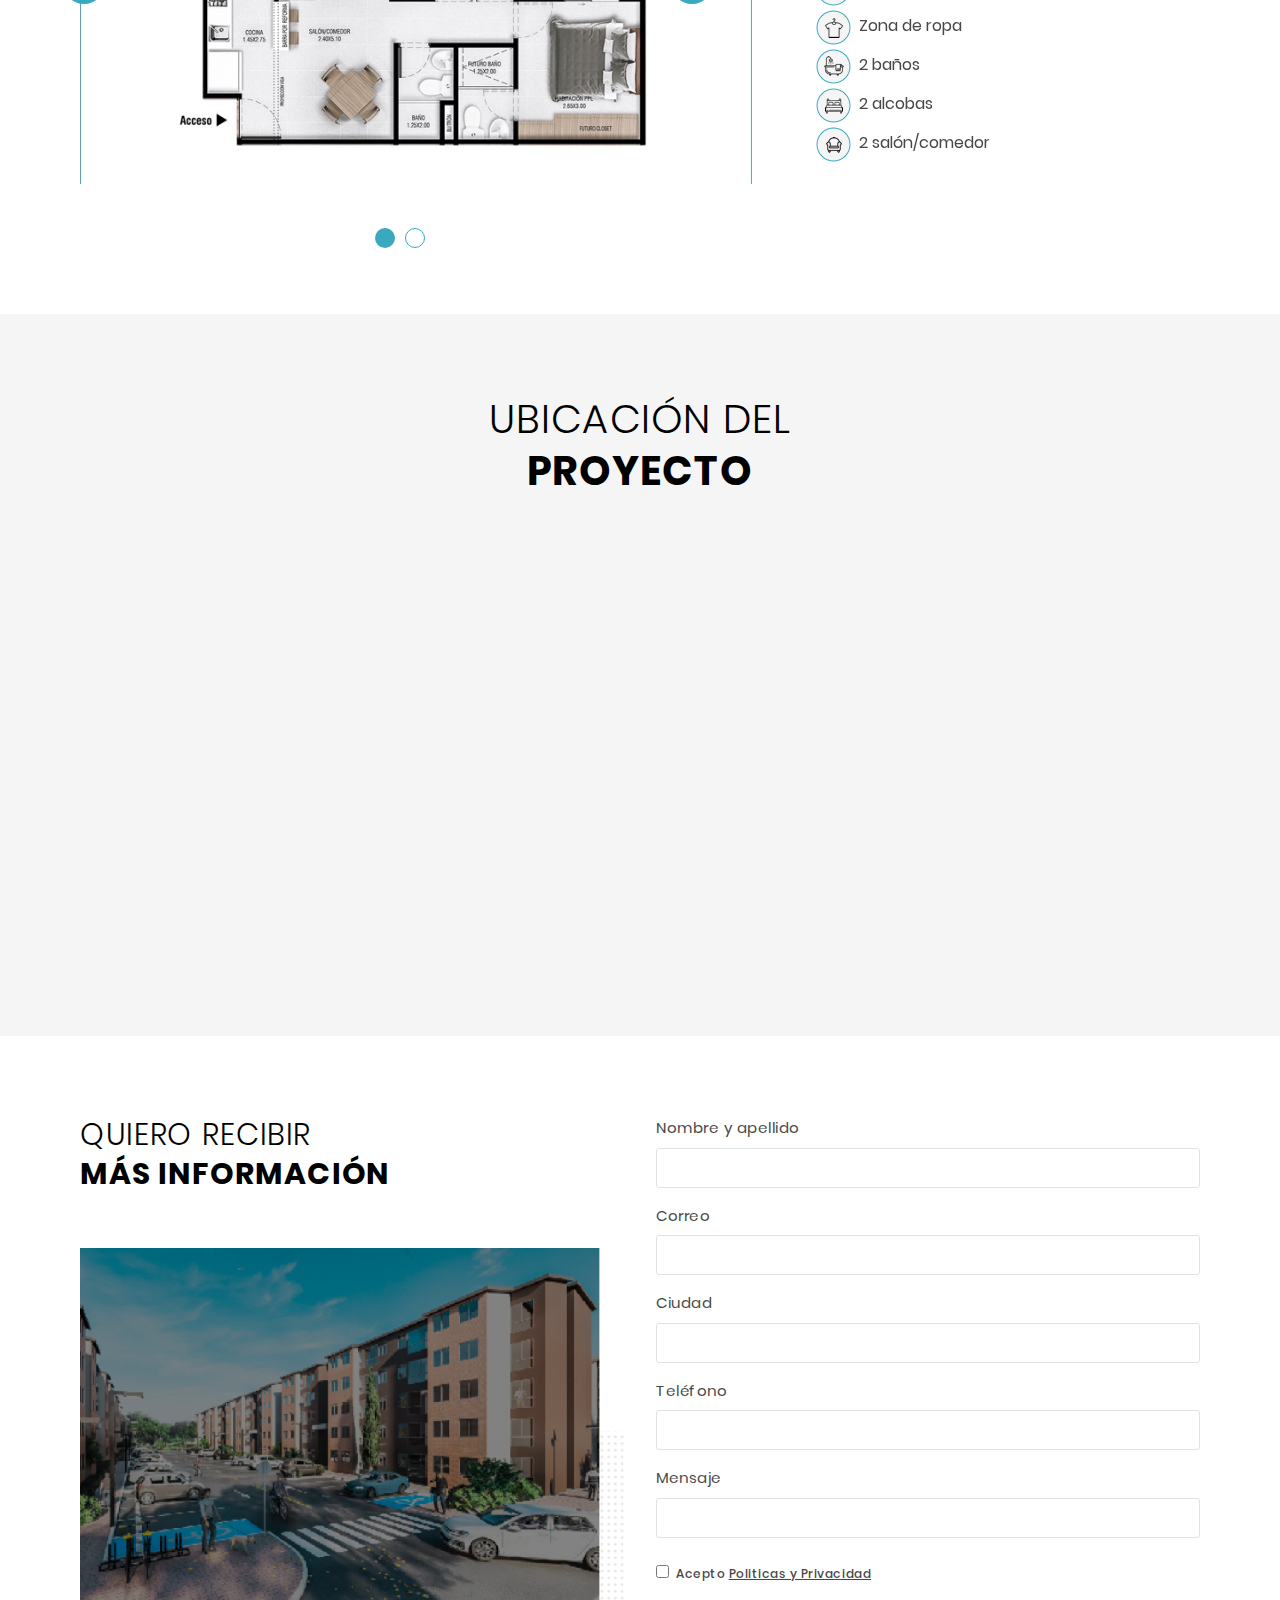
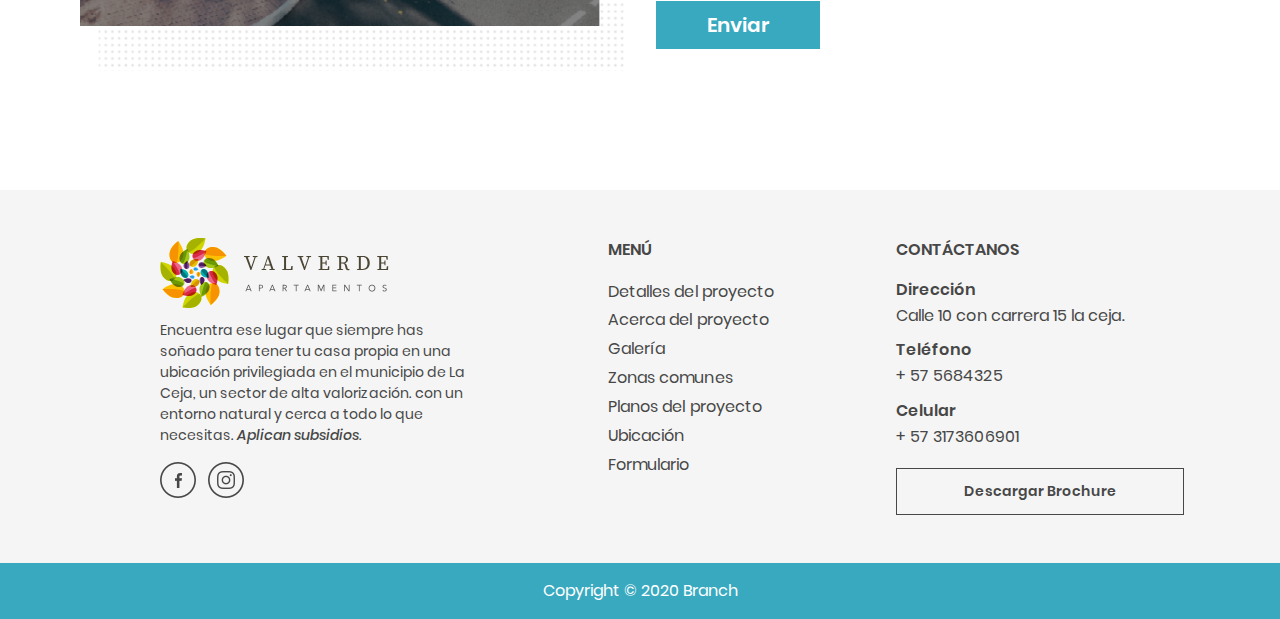
==== commit 478c294c: "Add changes in home" ====
--- a/index.html
+++ b/index.html
@@ -116,12 +116,12 @@
                   <strong>Un proyecto VIS </strong>
                   <p>EN LAVILLA LAURA,LA CEJA</p>
                 </div> 
-                <div class="main-banner__dates">
+                <div class="main-banner__dates main-banner__dates--two">
                   <span>Área</span>
                   <strong>49 m² </strong>
                 </div> 
                 <div class="main-banner__dates">
-                  <span>Desde <strong>$329 millones</strong>
+                  <span>Desde <strong>$122 millones</strong>
                   </span>
                   <span class="main-banner__value">Valor impuestos incluido*</span>
                 </div>
@@ -275,24 +275,24 @@
             </p>
           </div>
           <div class="main-gallery__content">
-            <div class="main-gallery__item">
+            <div class="main-gallery__item"  onclick="openModal();currentSlide(1)">
               <div class="main-gallery__img">
                 <img src="assets/img/gallery1.png" alt="">
               </div>
             </div>
-            <div class="main-gallery__item">
+            <div class="main-gallery__item" onclick="openModal();currentSlide(2)">
               <div class="main-gallery__img">
-                <img src="assets/img/gallery2.png" alt="">
-              </div>
-            </div>
-            <div class="main-gallery__item">
+                <img  src="assets/img/gallery2.png" alt="">
+              </div>
+            </div>
+            <div class="main-gallery__item" onclick="openModal();currentSlide(3)">
               <div class="main-gallery__img">
-                <img src="assets/img/gallery3.png" alt="">
-              </div>
-            </div>
-            <div class="main-gallery__item">
+                <img  src="assets/img/gallery3.png" alt="">
+              </div>
+            </div>
+            <div class="main-gallery__item" onclick="openModal();currentSlide(4)">
               <div class="main-gallery__img">
-                <img src="assets/img/gallery1.png" alt="">
+                <img  src="assets/img/gallery1.png" alt="">
               </div>
             </div>
     
@@ -366,7 +366,7 @@
               <div class="main-slidernav__boxcontent">
                 <div class="main-slidernav__content">
                   <div class="main-slidernav__item">
-                    <div class="main-slidernav__img">
+                    <div class="main-slidernav__img" onclick="openModal1();currentSlide1(1)">
                       <img src="assets/img/Planos/planos-1.jpg" alt="">
                     </div>
                   </div>
@@ -423,7 +423,7 @@
               <div class="main-slidernav__boxcontent">
                 <div class="main-slidernav__content">
                   <div class="main-slidernav__item">
-                    <div class="main-slidernav__img">
+                    <div class="main-slidernav__img" onclick="openModal1();currentSlide1(2)">
                       <img src="assets/img/Planos/planos-1.jpg" alt="">
                     </div>
                   </div>
@@ -552,7 +552,7 @@
         </div>
       </section>
       <footer>
-        <div class="container-fluid">
+        <div class="container-fluidLarge">
           <div class="main-footer__content">
             <div class="main-footer__item">
               <div class="main-footer__img">
@@ -614,15 +614,67 @@
                   <a target="_blank" href='tel:573148775701'>+ 57 3173606901</a>
                 </dd>
               </dl>
-              <a class='btn_custom btn--medium btn--filledTransparent' target="_blank" href=''>Descargar Brochure</a>
+              <a class='btn_custom btn--large btn--filledTransparent' target="_blank" href=''>Descargar Brochure</a>
             </div>
           </div>
         </div>
         <div class="main-footer__copy">
-          <a target="_blank" href="">Copyright © 2020 Branch</a>
+          <a target="_blank" href="https://branch.com.co/">Copyright © 2020 Branch</a>
         </div>
       </footer>
   </div>
+ 
+  <!-- MODAL -->
+
+  <div id="myModal" class="modal">
+    <span class="close cursor" onclick="closeModal()">&times;</span>
+    <div class="modal-content">
+  
+      <div class="mySlides">
+        <img src="assets/img/gallery1.png" style="width:100%">
+      </div>
+  
+      <div class="mySlides">
+        <img src="assets/img/gallery2.png" style="width:100%">
+      </div>
+  
+      <div class="mySlides">
+        <img src="assets/img/gallery3.png" style="width:100%">
+      </div>
+      
+      <div class="mySlides">
+        <img src="assets/img/gallery1.png" style="width:100%">
+      </div>
+      
+      <a class="prev" onclick="plusSlides(-1)">&#10094;</a>
+      <a class="next" onclick="plusSlides(1)">&#10095;</a>
+
+
+    </div>
+  </div>
+
+    <!-- MODAL -->
+
+    <div id="myModal1" class="modal">
+      <span class="close cursor" onclick="closeModal1()">&times;</span>
+      <div class="modal-content">
+    
+        <div class="mySlides1">
+          <img src="assets/img/Planos/planos-1.jpg" style="width:100%">
+        </div>
+        
+        <div class="mySlides1">
+          <img src="assets/img/Planos/planos-1.jpg" style="width:100%">
+        </div>
+        
+        <a class="prev" onclick="plusSlides1(-1)">&#10094;</a>
+        <a class="next" onclick="plusSlides1(1)">&#10095;</a>
+  
+  
+      </div>
+    </div>
+  
+
   <script src="assets/js/jquery.min.js"></script>
   <script src="assets/js/bootstrap.min.js"></script>
   <script src="assets/js/slick.min.js"></script>
--- a/assets/css/main.css
+++ b/assets/css/main.css
@@ -169,6 +169,9 @@
 .container-fluid{
   padding: 0 5rem;
 }
+.container-fluidLarge{
+  padding: 0 10rem;
+}
 section {
   padding: 10px 0 80px 0;
   position: relative;
@@ -178,7 +181,7 @@
 }
 
 /****** SCROLL *****/
-
+/* 
 ::-webkit-scrollbar {
   width: 8px;
   height: 8px;
@@ -188,7 +191,7 @@
 ::-webkit-scrollbar-thumb {
   border-radius: 5px;
   background: #9E9E9E;
-}
+} */
 
 
 .fixed-buttons {
@@ -232,29 +235,33 @@
   transition: color .2s ease-in-out, background-color .2s ease-in-out, border-color .2s ease-in-out;
   padding: 13px 50px;
   cursor: pointer;
-  text-transform: uppercase;
+  text-transform: capitalize;
   font-family: 'Poppins';
 }
 
 .btn--small {
   min-width: 65px;
-  font-size: 12px;
+  font-size: 18px;
   height: 41px;
   border-radius: 3px;
   display: flex;
   justify-content: center;
+  line-height: 10px;
+  font-weight: bold;
 }
 
 .btn--medium {
+  padding: 8px 50px 8px 50px;
+  min-width: 85px;
+  font-size: 20px;
+}
+
+.btn--large {
   padding: 12px 20px 12px 20px;
   min-width: 85px;
   font-size: 14px;
-}
-
-.btn--large {
-  padding: 12px 55px 12px 20px;
-  min-width: 105px;
-  font-size: 16px;
+  display: flex;
+  justify-content: center;
 }
 
 .btn--filled {
@@ -440,7 +447,7 @@
 .navbar-brand {
   color: #282727;
   font-size: 25px;
-  width: 210px;
+  width: 230px;
 }
 
 .navbar-brand:hover {
@@ -485,8 +492,8 @@
 .main-banner .mask .main-banner__text {
   width: 100%;
   height: 100%;
-  padding-left: 6rem;
-  padding-top: 5.5rem;
+  padding-left: 5.5rem;
+  padding-top: 5.3rem;
 }
 
 .main-banner .mask .main-banner__text.content-center{
@@ -508,7 +515,7 @@
   width: 3.5rem;
   height: 1px;
   background-color: #fff;
-  bottom: -1.6rem;
+  bottom: -2.2rem;
   left: 0rem;
 }
 .main-banner__title h1, .main-banner__title span{
@@ -520,10 +527,10 @@
   line-height: normal;
   letter-spacing: 8.33px;
   color: #ffffff;
-  margin-bottom: 0;
+  margin-bottom: -5px;
 }
 .main-banner__title span{
-  font-size: 22px;
+  font-size: 23px;
   font-weight: 300;
   letter-spacing: 12.5px;
 }
@@ -534,13 +541,23 @@
   margin-top: 1.5rem;
 }
 .main-banner__dates--first{
-  margin-top: 3rem;
-}
-
+  margin-top: 3.7rem;
+}
+.main-banner__dates--two{
+  margin-top: 0.1rem;
+}
+
+.main-banner__dates:last-child span{
+  font-size: 30px;
+}
+.main-banner__dates:last-child span strong{
+  font-size: 34px;
+  font-weight: 500;
+}
 .main-banner__dates span, .main-banner__dates strong,
 .main-banner__dates p{
   font-family: Poppins;
-  font-size: 24px;
+  font-size: 25px;
   font-weight: 500;
   font-stretch: normal;
   font-style: normal;
@@ -549,19 +566,22 @@
   color: #ffffff;
 }
 .main-banner__dates span{
-  font-weight: 300;
+  font-weight: 200;
   font-size: 25px;
 }
 .main-banner__dates p{
   text-transform: uppercase;
 }
 .main-banner__dates strong{
-  font-weight: 700;
+  font-weight: 500;
+}
+.main-banner__dates--first strong{
+  font-weight: 800 !important;
 }
 .main-banner__value{
   font-family: Poppins;
-  font-size: 18px !important;
-  font-weight: normal;
+  font-size: 20px !important;
+  font-weight: 400 !important;
   font-stretch: normal;
   font-style: italic !important;
   line-height: normal;
@@ -673,7 +693,7 @@
   text-transform: uppercase;
 }
 .main-title__general p strong{
-  font-weight: 800;
+  font-weight: 700;
 }
 
 .main-description__general p{
@@ -715,8 +735,9 @@
 .mask__form{
   position: absolute;
   right: 2rem;
-  width: 90%;
-  height: 17rem;
+  width: 88%;
+  object-fit: contain;
+  height: 20rem;
 }
 .main-oneform__content{
   position: relative;
@@ -747,7 +768,7 @@
 }
 .main-oneform__item form{
   display: grid;
-  grid-template-columns: 35% 60%;
+  grid-template-columns: 35% 50%;
   grid-gap: 1rem;
 }
 
@@ -840,11 +861,12 @@
 
 /* DETAILS*/
 .main-details{
-  padding-top: 100px;
+  padding-top: 140px;
+  padding-bottom: 40px;
 }
 .main-details__content{
   display: grid;
-  grid-template-columns: 22% 78%;
+  grid-template-columns: 20% 80%;
 }
 .main-details__item:nth-child(2){
   display: grid;
@@ -860,9 +882,10 @@
   font-weight: 600;
   color: #000000;
   text-transform: uppercase;
+  margin-bottom: 5px;
 }
 .main-details__description p{
-  font-size: 14px;
+  font-size: 15px;
   line-height: 1.47;
   letter-spacing: 0.04px;
   color: #474747;
@@ -882,7 +905,7 @@
   top: 0.4rem;
 }
 .main-details__box:nth-child(3) .main-details__boxtext{
-  width: 90%;
+  width: 75%;
 }
 
 .main-details__boxtext{
@@ -899,7 +922,7 @@
 }
 .main-about__content{
   display: grid;
-  grid-template-columns: 1fr 1fr;
+  grid-template-columns: 52% 48%;
 }
 .main-about__img img{
   width: 100%;
@@ -909,8 +932,12 @@
   display: flex;
   flex-direction: column;
   justify-content: center;
-  padding: 0 3rem 0 3rem;
+  padding: 0 4rem 0 4rem;
   background-color:#f5f5f5;
+}
+
+.main-about__item .main-description__general{
+  margin-top: 1rem;
 }
 /* GALLERY */
 .main-gallery{
@@ -939,6 +966,7 @@
   padding-right: 1rem;
   width: 96%;
   background-color: rgba(0, 0, 0, 0.1);
+  z-index: 8;
 }
 
 .main-gallery__img:hover:after {
@@ -952,7 +980,8 @@
   top: 25rem !important;
   width: 33px;
   height: 34px;
-  background-color: #f79200;
+  background-color: #ffc847;
+  transition: 0.3s ease-in-out;
 }
 .main-gallery__content .slick-prev {
   left: 0px;
@@ -960,8 +989,13 @@
 .main-gallery__content .slick-next {
   left: 3rem;
   opacity: 0.5;
-}
-
+  transition: 0.3s ease-in-out;
+}
+
+.main-gallery__content .slick-next:hover{
+  opacity: 1;
+  transition: 0.3s ease-in-out;
+}
 .main-gallery__content .slick-prev:before,.main-gallery__content .slick-next:before {
   font-family: "FontAwesome";
   font-size: 20px;
@@ -997,8 +1031,9 @@
 .main-zone__list{
   display: flex;
   align-items: center;
-  margin-bottom: 0.5rem;
-}
+  margin-bottom: 1rem;
+}
+
 .main-zone__list .main-zone__listimg{
   margin-right: 0.5rem;
 }
@@ -1043,11 +1078,16 @@
 .main-slidernav__img img{
   width: 100%;
 }
+.main-slidernav__boxcontent:focus{
+  outline: none !important;
+}
 .main-slidernav__item:nth-child(2){
   padding-top: 3rem;
 }
 
-
+.main-slidernav__item .main-zone__list{
+  margin-bottom: 0.5rem;
+}
 .main-twoform input[type="text"],
 .main-twoform input[type="tel"],
 .main-twoform input[type="email"],
@@ -1095,6 +1135,7 @@
 }
 .main-footer__description p{
   font-size: 14px;
+  color: #474747;
 }
 .main-footer__icon a:nth-child(1){
   margin-right: 0.5rem;
@@ -1118,6 +1159,9 @@
 .main-footer__item dt{
   color: #474747;
   font-weight: 600;
+}
+.main-footer__item:nth-child(2){
+  padding-left: 2rem;
 }
 ul.menu li a,dd a{
   font-family: Poppins;
@@ -1292,4 +1336,223 @@
 }
 .slider.slider-nav .slick-next:before {
   content: "\f061";
+}
+
+.main-contact__btnbox{
+  margin-top: 1rem;
+}
+
+.main-slidernav__img{
+  position: relative;
+}
+.main-slidernav__img:after {
+  content: '\f00e';
+  position: absolute;
+  font-size: 20px;
+  font-family: 'FontAwesome';
+  top: 45%;
+  left: 50%;
+  transform: translate(-50%);
+  opacity: 0;
+  color: rgba(0, 0, 0, 0.7);
+  transition: 0.3s ease-in-out;
+  background-color: #fff;
+  width: 40px;
+  display: flex;
+  justify-content: center;
+  border-radius: 5px;
+  z-index: 9;
+}
+
+.main-slidernav__img:hover:after {
+  opacity: 1;
+  transition: 0.3s ease-in-out;
+}
+
+.main-gallery__img{
+  position: relative;
+}
+.main-gallery__img:before {
+  content: '\f00e';
+  position: absolute;
+  font-size: 20px;
+  font-family: 'FontAwesome';
+  top: 45%;
+  left: 50%;
+  transform: translate(-50%);
+  opacity: 0;
+  color: rgba(0, 0, 0, 0.7);
+  transition: 0.3s ease-in-out;
+  background-color: #fff;
+  width: 40px;
+  display: flex;
+  justify-content: center;
+  border-radius: 5px;
+  z-index: 99;
+}
+.main-gallery__img:hover:before {
+  opacity: 1;
+  transition: 0.3s ease-in-out;
+}
+
+
+
+
+
+
+/* The Modal (background) */
+.modal {
+	display: none;
+	position: fixed;
+	/* z-index: 1; */
+	padding-top: 100px;
+	left: 0;
+	top: 0;
+	width: 100%;
+	height: 100%;
+	overflow: auto;
+	background-color: rgba(0, 0, 0, 0.5);
+}
+
+/* Modal Content */
+.modal-content {
+	position: relative;
+	background-color: #fefefe;
+	margin: auto;
+	padding: 0;
+	width: 90%;
+	max-width: 1200px;
+}
+
+/* The Close Button */
+#myModal .close ,#myModal1 .close {
+	color: white !important;
+    position: absolute;
+    top: 6rem;
+    right: 7rem;
+    font-size: 35px;
+    font-weight: bold;
+    opacity: 1 !important;
+    z-index: 999;
+}
+
+.close:hover,
+.close:focus {
+	color: #999;
+	text-decoration: none;
+	cursor: pointer;
+}
+
+.mySlides, .mySlides1, .mySlides2 {
+	display: none;
+	height: 75vh;
+}
+.mySlides img, .mySlides1 img,.mySlides2 img{
+	width: 100%;
+	height: 100%;
+	object-fit: contain;
+}
+.cursor {
+	cursor: pointer;
+}
+
+/* Next & previous buttons */
+.prev,
+.next {
+	cursor: pointer;
+	position: absolute;
+	top: 20rem;
+	width: auto;
+	padding: 16px;
+	margin-top: -50px;
+	color: white !important;
+	font-weight: bold;
+	font-size: 20px;
+	transition: 0.6s ease;
+	border-radius: 0px !important;
+	user-select: none;
+	-webkit-user-select: none;
+	background-color: rgba(0, 0, 0, 0.8);
+}
+
+/* Position the "next button" to the right */
+.next {
+	right: 0rem;
+	border-radius: 3px 0 0 3px;
+}
+.prev{
+	left: 0rem;
+}
+
+/* On hover, add a black background color with a little bit see-through */
+.prev:hover,
+.next:hover {
+	background-color: rgba(0, 0, 0, 0.8);
+}
+
+/* Number text (1/3 etc) */
+.numbertext {
+	color: #f2f2f2;
+	font-size: 12px;
+	padding: 8px 12px;
+	position: absolute;
+	top: 0;
+}
+
+img {
+	margin-bottom: -4px;
+}
+
+.caption-container {
+	text-align: center;
+	background-color: black;
+	padding: 2px 16px;
+	color: white;
+}
+
+.demo {
+	opacity: 0.6;
+}
+
+.active,
+.demo:hover {
+	opacity: 1;
+}
+
+img.hover-shadow {
+	transition: 0.3s;
+}
+
+.hover-shadow:hover {
+	box-shadow: 0 4px 8px 0 rgba(0, 0, 0, 0.2), 0 6px 20px 0 rgba(0, 0, 0, 0.19);
+}
+
+#myModal .modal-content, #myModal1 .modal-content,#myModal2 .modal-content{
+	width: 100%;
+	overflow: hidden;
+	background-color: transparent;
+	border: none;
+}
+
+#myModal .modal-content .close, #myModal1 .modal-content .close, #myModal2 .modal-content .close{
+	color: white;
+	position: absolute;
+	top: 0rem;
+    right: 0rem;
+	font-size: 30px;
+	font-weight: bold;
+	background-color: rgba(0,0,0,0.5) !important;
+	padding: 5px !important;
+	opacity: 1;
+	z-index: 999;
+}
+
+#myModal, #myModal1, #myModal2{
+	background-color: rgba(0, 0, 0, 0.9)
+}
+
+
+.mySlides .main-details__slick--img,.mySlides1 .main-details__slick--img, .mySlides2 .main-details__slick--img, .mySlides3 .main-details__slick--img{
+	/* height: 500px !important; */
+	height: 75vh !important;
 }--- a/assets/css/responsive.css
+++ b/assets/css/responsive.css
@@ -1,7 +1,22 @@
 @media (min-width: 0px) and (max-width: 767px) {
+  .container-fluidLarge {
+    padding: 0 1rem;
+  }
+  .main-footer__item:nth-child(2) {
+    padding-left: 0rem;
+  }
+  .navbar-brand{
+    width: 190px;
+  }
+  .main-banner{
+    margin-top: -100px;
+  }
+  .navbar-toggler{
+    padding-right: 0 !important;
+  }
   .offcanvas-collapse {
     position: fixed;
-    top: 60px;
+    top: 80px;
     /* Height of navbar */
     bottom: 0;
     left: 100%;
@@ -20,6 +35,15 @@
     left: 0;
     visibility: visible;
   }
+  .main-banner__title h1{
+    font-size: 45px;
+  }
+  .main-banner__title span{
+    font-size: 20px;
+  }
+  .main-banner__dates span, .main-banner__dates strong, .main-banner__dates p{
+    font-size: 20px;
+  }
   .btn--medium{
     display: flex;
     justify-content: center;
@@ -37,6 +61,7 @@
   }
   .main-banner .mask .main-banner__text{
     padding-left: 1rem;
+    padding-top: 8rem;
   }
   .container-fluid {
     padding: 0 1rem;
@@ -44,6 +69,10 @@
   .main-oneform__content{
     grid-template-columns: 1fr;
     padding: 0rem 1rem 2rem 1rem;
+    grid-gap: 1rem;
+  }
+  .main-oneform__title {
+    font-size: 22px;
   }
   .main-oneform__item form, .main-details__content,.main-details__item:nth-child(2),.main-about__content,.main-zone__content{
     grid-template-columns: 1fr;
@@ -97,9 +126,7 @@
   .slider-for .slick-dots li.slick-active:nth-child(1):after, .slider-for .slick-dots li.slick-active:nth-child(2):after, .slider-for .slick-dots li.slick-active:nth-child(3):after, .slider-for .slick-dots li.slick-active:nth-child(4):after{
     font-size: 15px;
   }
-  .nav-item:last-child {
-    padding: 0 12px;
-  }
+
   .main-gallery__content .slick-prev, .main-gallery__content .slick-next {
     top: 18rem !important;
   }
@@ -120,13 +147,38 @@
   }
   .main-slidernav__item:nth-child(2){
     padding-top: 0;
+  }
+  .nav-item{
+    padding-left: 1rem;
+  }
+  .nav-item:last-child {
+    padding: 0 1rem;
+  } 
+  #myModal .close, #myModal1 .close{
+    top: 10rem;
+    right: 1rem;
+  }
+  .prev, .next{
+    top:30rem;
+  }
+  .prev {
+    left: 5rem;
+  }
+  .next {
+    right: 5rem;
   }
 }
 
 @media (min-width: 768px) and (max-width: 991px) {
+  .container-fluidLarge {
+    padding: 0 3rem;
+  }
+  .main-footer__item:nth-child(2) {
+    padding-left: 0rem;
+  }
   .offcanvas-collapse {
     position: fixed;
-    top: 60px;
+    top: 80px;
     /* Height of navbar */
     bottom: 0;
     left: 100%;
@@ -147,7 +199,10 @@
     visibility: visible;
   }
   .nav-item:last-child{
-    padding-left: 0.8rem;
+    padding-left: 1rem;
+  }
+  .nav-item{
+    padding-left: 1rem;
   }
   .main-brand{
     width: 100%;
@@ -289,8 +344,21 @@
     width: 100%;
     height: 100%;
   }
+  #myModal .close, #myModal1 .close{
+    top: 5rem;
+    right: 3rem;
+  }
+  .prev, .next{
+    top:19rem;
+  }
 }
 @media (min-width: 992px) and (max-width: 1199px) {
+  .container-fluidLarge {
+    padding: 0 2rem;
+  }
+  .main-footer__item:nth-child(2) {
+    padding-left: 0rem;
+  }
   .container-fluid {
     padding: 0 2rem;
   }
@@ -333,6 +401,17 @@
   }
   .main-twoform__img{
     margin-top: -3rem;
+  }
+  .next {
+    right: 3rem;
+    border-radius: 3px 0 0 3px;
+  }
+  .prev{
+    left: 3rem;
+  }
+  #myModal .close, #myModal1 .close{
+    top: 2rem;
+    right: 3rem;
   }
 }
 
